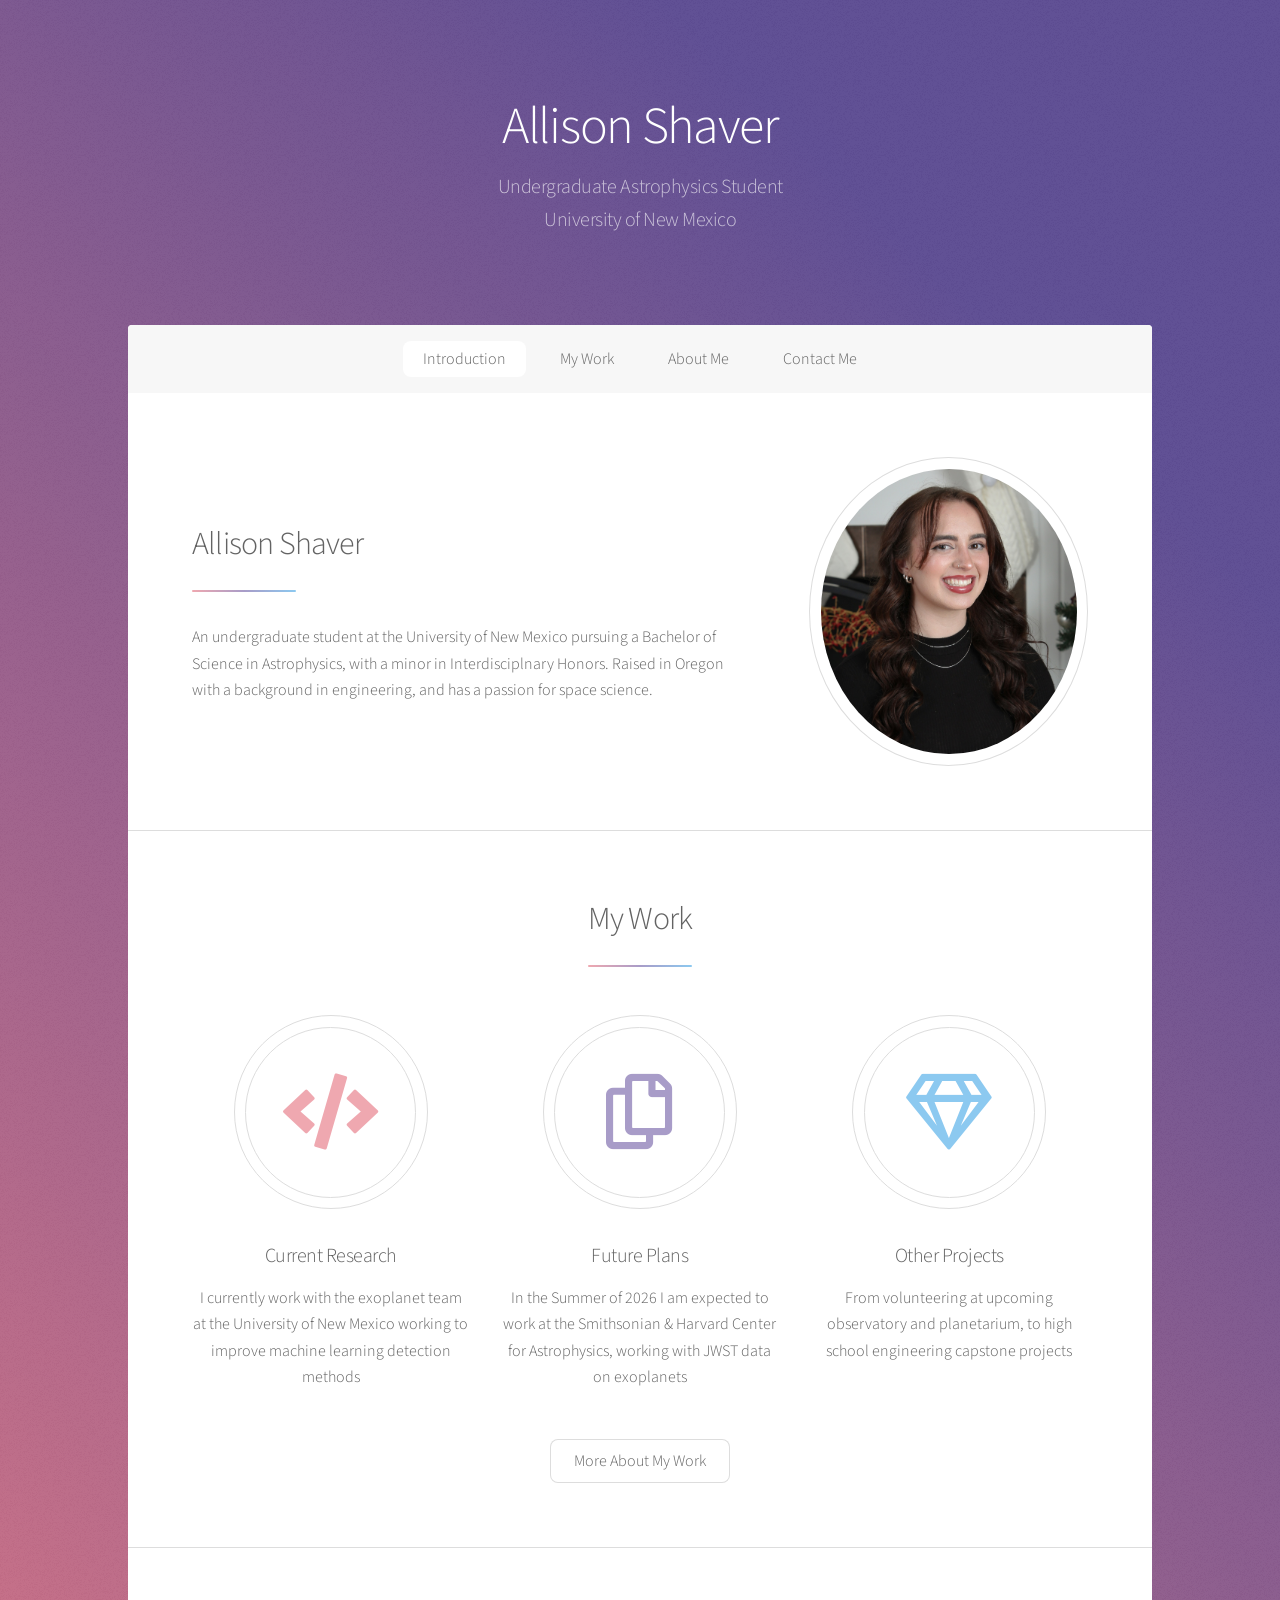
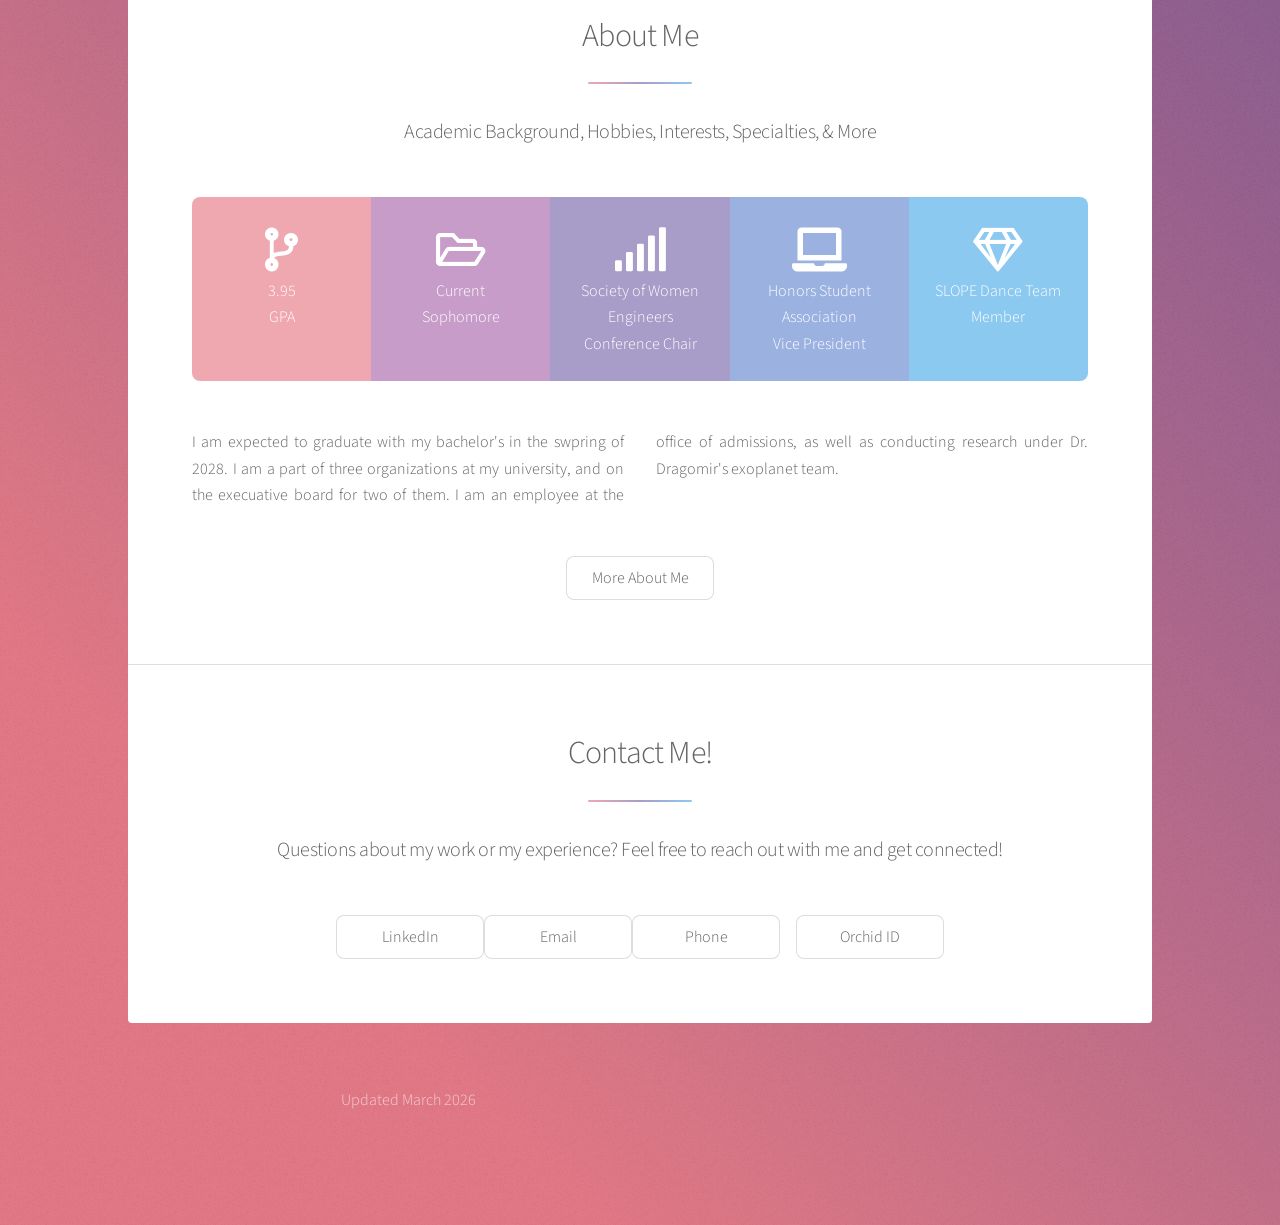
==== index.html @ 32233f98 "add orchid" ====
<!DOCTYPE HTML>
<!--
	Stellar by HTML5 UP
	html5up.net | @ajlkn
	Free for personal and commercial use under the CCA 3.0 license (html5up.net/license)
-->
<html>
	<head>
		<title>Allison R. Shaver</title>
		<meta charset="utf-8" />
		<meta name="viewport" content="width=device-width, initial-scale=1, user-scalable=no" />
		<link rel="stylesheet" href="assets/css/main.css" />
		<noscript><link rel="stylesheet" href="assets/css/noscript.css" /></noscript>
	</head>
	<body class="is-preload">

		<!-- Wrapper -->
			<div id="wrapper">

				<!-- Header -->
					<header id="header" class="alt">
						
						<h1>Allison Shaver</h1>
						<p>Undergraduate Astrophysics Student<br />
						University of New Mexico</p>
					</header>

				<!-- Nav -->
					<nav id="nav">
						<ul>
							<li><a href="#intro" class="active">Introduction</a></li>
							<li><a href="#first">My Work</a></li>
							<li><a href="#second">About Me</a></li>
							<li><a href="#cta">Contact Me</a></li>
						</ul>
					</nav>

				<!-- Main -->
					<div id="main">

						<!-- Introduction -->
							<section id="intro" class="main">
								<div class="spotlight">
									<div class="content">
										<header class="major">
											<h2>Allison Shaver</h2>
										</header>
										<p>An undergraduate student at the University of New Mexico pursuing a Bachelor of Science in Astrophysics, with a minor in 
											Interdisciplnary Honors. Raised in Oregon with a background in engineering, and has a passion for space science. 
										</p>
									</div>
									<span class="image"><img src="images/IMG_6731.JPG" alt="" /></span>
								</div>
							</section>

						<!-- First Section -->
							<section id="first" class="main special">
								<header class="major">
									<h2>My Work</h2>
								</header>
								<ul class="features">
									<li>
										<span class="icon solid major style1 fa-code"></span>
										<h3>Current Research</h3>
										<p>I currently work with the exoplanet team at the University of New Mexico working to improve machine learning detection methods</p>
									</li>
									<li>
										<span class="icon major style3 fa-copy"></span>
										<h3>Future Plans</h3>
										<p>In the Summer of 2026 I am expected to work at the Smithsonian & Harvard Center for Astrophysics, working with JWST data on exoplanets</p>
									</li>
									<li>
										<span class="icon major style5 fa-gem"></span>
										<h3>Other Projects</h3>
										<p>From volunteering at upcoming observatory and planetarium, to high school engineering capstone projects</p>
									</li>
								</ul>
								<footer class="major">
									<ul class="actions special">
										<li><a href="generic.html" class="button">More About My Work</a></li>
									</ul>
								</footer>
							</section>

						<!-- Second Section -->
							<section id="second" class="main special">
								<header class="major">
									<h2>About Me</h2>
									<p>Academic Background, Hobbies, Interests, Specialties, & More</p>
								</header>
								<ul class="statistics">
									<li class="style1">
										<span class="icon solid fa-code-branch"></span>
										<br /> 3.95<br /> GPA
									</li>
									<li class="style2">
										<span class="icon fa-folder-open"></span>
										<br /> Current<br /> Sophomore
									</li>
									<li class="style3">
										<span class="icon solid fa-signal"></span>
										<br /> Society of Women Engineers<br /> Conference Chair
									</li>
									<li class="style4">
										<span class="icon solid fa-laptop"></span>
										<br /> Honors Student Association<br />Vice President
									</li>
									<li class="style5">
										<span class="icon fa-gem"></span>
										<br /> SLOPE Dance Team<br />Member
									</li>
								</ul>
								<p class="content">  I am expected to graduate with my bachelor's in the swpring of 2028. I am a part of three organizations at my university, and on the execuative board for two of them. I am an employee at the office of admissions, 
									as well as conducting research under Dr. Dragomir's exoplanet team. </p>
								<footer class="major">
									<ul class="actions special">
										<li><a href="AbtMe.html" class="button">More About Me</a></li>
									</ul>
								</footer>
							</section>

						<!-- Get Started -->
							<section id="cta" class="main special">
								<header class="major">
									<h2>Contact Me!</h2>
									<p>Questions about my work or my experience? Feel free to reach out with me and get connected!</p>
								</header>
								<footer class="major">
									<ul class="actions special">
										<li><a href="https://www.linkedin.com/in/allisonrshaver/" class="button">LinkedIn</a></li>
										<a  href="mailto:allisonrshaver@gmail.com" class="button">Email</a>
										<a href="phone:+15034357696" class="button">Phone</a>
										<li><a href="https://orcid.org/0009-0009-0973-2383" class="button">Orchid ID</a></li>
									</ul>
								</footer>
							</section>

					</div>

				<!-- Footer -->
					<footer id="footer">
						
						<p>Updated March 2026 </p>
					</footer>

			</div>

		<!-- Scripts -->
			<script src="assets/js/jquery.min.js"></script>
			<script src="assets/js/jquery.scrollex.min.js"></script>
			<script src="assets/js/jquery.scrolly.min.js"></script>
			<script src="assets/js/browser.min.js"></script>
			<script src="assets/js/breakpoints.min.js"></script>
			<script src="assets/js/util.js"></script>
			<script src="assets/js/main.js"></script>

	</body>

</html>
---- assets/css/main.css ----
@import url(fontawesome-all.min.css);
@import 'https://fonts.googleapis.com/css?family=Source+Sans+Pro:300,400';

/*
	Stellar by HTML5 UP
	html5up.net | @ajlkn
	Free for personal and commercial use under the CCA 3.0 license (html5up.net/license)
*/

html, body, div, span, applet, object,
iframe, h1, h2, h3, h4, h5, h6, p, blockquote,
pre, a, abbr, acronym, address, big, cite,
code, del, dfn, em, img, ins, kbd, q, s, samp,
small, strike, strong, sub, sup, tt, var, b,
u, i, center, dl, dt, dd, ol, ul, li, fieldset,
form, label, legend, table, caption, tbody,
tfoot, thead, tr, th, td, article, aside,
canvas, details, embed, figure, figcaption,
footer, header, hgroup, menu, nav, output, ruby,
section, summary, time, mark, audio, video {
	margin: 0;
	padding: 0;
	border: 0;
	font-size: 100%;
	font: inherit;
	vertical-align: baseline;}

article, aside, details, figcaption, figure,
footer, header, hgroup, menu, nav, section {
	display: block;}

body {
	line-height: 1;
}

ol, ul {
	list-style: none;
}

blockquote, q {
	quotes: none;
}

	blockquote:before, blockquote:after, q:before, q:after {
		content: '';
		content: none;
	}

table {
	border-collapse: collapse;
	border-spacing: 0;
}

body {
	-webkit-text-size-adjust: none;
}

mark {
	background-color: transparent;
	color: inherit;
}

input::-moz-focus-inner {
	border: 0;
	padding: 0;
}

input, select, textarea {
	-moz-appearance: none;
	-webkit-appearance: none;
	-ms-appearance: none;
	appearance: none;
}

/* Basic */

	@-ms-viewport {
		width: device-width;
	}

	body {
		-ms-overflow-style: scrollbar;
	}

	@media screen and (max-width: 480px) {

		html, body {
			min-width: 320px;
		}

	}

	html {
		box-sizing: border-box;
	}

	*, *:before, *:after {
		box-sizing: inherit;
	}

	body {
		background-color: #935d8c;
		background-image: url("images/overlay.png"), -moz-linear-gradient(45deg, #e37682 15%, #5f4d93 85%);
		background-image: url("images/overlay.png"), -webkit-linear-gradient(45deg, #e37682 15%, #5f4d93 85%);
		background-image: url("images/overlay.png"), -ms-linear-gradient(45deg, #e37682 15%, #5f4d93 85%);
		background-image: url("images/overlay.png"), linear-gradient(45deg, #e37682 15%, #5f4d93 85%);
	}

		body.is-preload *, body.is-preload *:before, body.is-preload *:after {
			-moz-animation: none !important;
			-webkit-animation: none !important;
			-ms-animation: none !important;
			animation: none !important;
			-moz-transition: none !important;
			-webkit-transition: none !important;
			-ms-transition: none !important;
			transition: none !important;
		}

/* Type */

	body {
		background-color: #935d8c;
		color: rgba(255, 255, 255, 0.65);
	}

	body, input, select, textarea {
		font-family: "Source Sans Pro", Helvetica, sans-serif;
		font-size: 17pt;
		font-weight: 300;
		line-height: 1.65;
	}

		@media screen and (max-width: 1680px) {

			body, input, select, textarea {
				font-size: 14pt;
			}

		}

		@media screen and (max-width: 1280px) {

			body, input, select, textarea {
				font-size: 12pt;
			}

		}

		@media screen and (max-width: 360px) {

			body, input, select, textarea {
				font-size: 11pt;
			}

		}

	a {
		-moz-transition: color 0.2s ease, border-bottom 0.2s ease;
		-webkit-transition: color 0.2s ease, border-bottom 0.2s ease;
		-ms-transition: color 0.2s ease, border-bottom 0.2s ease;
		transition: color 0.2s ease, border-bottom 0.2s ease;
		text-decoration: none;
		border-bottom: dotted 1px;
		color: inherit;
	}

		a:hover {
			border-bottom-color: transparent;
		}

	strong, b {
		font-weight: 400;
	}

	em, i {
		font-style: italic;
	}

	p {
		margin: 0 0 2em 0;
	}

		p.content {
			-moz-columns: 20em 2;
			-webkit-columns: 20em 2;
			-ms-columns: 20em 2;
			columns: 20em 2;
			-moz-column-gap: 2em;
			-webkit-column-gap: 2em;
			-ms-column-gap: 2em;
			column-gap: 2em;
			text-align: justify;
		}

	h1, h2, h3, h4, h5, h6 {
		font-weight: 300;
		line-height: 1.5;
		margin: 0 0 0.7em 0;
		letter-spacing: -0.025em;
	}

		h1 a, h2 a, h3 a, h4 a, h5 a, h6 a {
			color: inherit;
			text-decoration: none;
		}

	h1 {
		font-size: 2.5em;
		line-height: 1.2;
	}

	h2 {
		font-size: 1.5em;
	}

	h3 {
		font-size: 1.25em;
	}

	h4 {
		font-size: 1.1em;
	}

	h5 {
		font-size: 0.9em;
	}

	h6 {
		font-size: 0.7em;
	}

	@media screen and (max-width: 736px) {

		h1 {
			font-size: 2em;
		}

	}

	sub {
		font-size: 0.8em;
		position: relative;
		top: 0.5em;
	}

	sup {
		font-size: 0.8em;
		position: relative;
		top: -0.5em;
	}

	blockquote {
		border-left: solid 4px;
		font-style: italic;
		margin: 0 0 2em 0;
		padding: 0.5em 0 0.5em 2em;
	}

	code {
		border-radius: 8px;
		border: solid 1px;
		font-family: "Courier New", monospace;
		font-size: 0.9em;
		margin: 0 0.25em;
		padding: 0.25em 0.65em;
	}

	pre {
		-webkit-overflow-scrolling: touch;
		font-family: "Courier New", monospace;
		font-size: 0.9em;
		margin: 0 0 2em 0;
	}

		pre code {
			display: block;
			line-height: 1.75;
			padding: 1em 1.5em;
			overflow-x: auto;
		}

	hr {
		border: 0;
		border-bottom: solid 1px;
		margin: 2em 0;
	}

		hr.major {
			margin: 3em 0;
		}

	.align-left {
		text-align: left;
	}

	.align-center {
		text-align: center;
	}

	.align-right {
		text-align: right;
	}

	input, select, textarea {
		color: #ffffff;
	}

	a:hover {
		color: #ffffff;
	}

	strong, b {
		color: #ffffff;
	}

	h1, h2, h3, h4, h5, h6 {
		color: #ffffff;
	}

	blockquote {
		border-left-color: rgba(255, 255, 255, 0.35);
	}

	code {
		background: rgba(255, 255, 255, 0.075);
		border-color: rgba(255, 255, 255, 0.35);
	}

	hr {
		border-bottom-color: rgba(255, 255, 255, 0.35);
	}

/* Row */

	.row {
		display: flex;
		flex-wrap: wrap;
		box-sizing: border-box;
		align-items: stretch;
	}

		.row > * {
			box-sizing: border-box;
		}

		.row.gtr-uniform > * > :last-child {
			margin-bottom: 0;
		}

		.row.aln-left {
			justify-content: flex-start;
		}

		.row.aln-center {
			justify-content: center;
		}

		.row.aln-right {
			justify-content: flex-end;
		}

		.row.aln-top {
			align-items: flex-start;
		}

		.row.aln-middle {
			align-items: center;
		}

		.row.aln-bottom {
			align-items: flex-end;
		}

		.row > .imp {
			order: -1;
		}

		.row > .col-1 {
			width: 8.33333%;
		}

		.row > .off-1 {
			margin-left: 8.33333%;
		}

		.row > .col-2 {
			width: 16.66667%;
		}

		.row > .off-2 {
			margin-left: 16.66667%;
		}

		.row > .col-3 {
			width: 25%;
		}

		.row > .off-3 {
			margin-left: 25%;
		}

		.row > .col-4 {
			width: 33.33333%;
		}

		.row > .off-4 {
			margin-left: 33.33333%;
		}

		.row > .col-5 {
			width: 41.66667%;
		}

		.row > .off-5 {
			margin-left: 41.66667%;
		}

		.row > .col-6 {
			width: 50%;
		}

		.row > .off-6 {
			margin-left: 50%;
		}

		.row > .col-7 {
			width: 58.33333%;
		}

		.row > .off-7 {
			margin-left: 58.33333%;
		}

		.row > .col-8 {
			width: 66.66667%;
		}

		.row > .off-8 {
			margin-left: 66.66667%;
		}

		.row > .col-9 {
			width: 75%;
		}

		.row > .off-9 {
			margin-left: 75%;
		}

		.row > .col-10 {
			width: 83.33333%;
		}

		.row > .off-10 {
			margin-left: 83.33333%;
		}

		.row > .col-11 {
			width: 91.66667%;
		}

		.row > .off-11 {
			margin-left: 91.66667%;
		}

		.row > .col-12 {
			width: 100%;
		}

		.row > .off-12 {
			margin-left: 100%;
		}

		.row.gtr-0 {
			margin-top: 0;
			margin-left: 0em;
		}

			.row.gtr-0 > * {
				padding: 0 0 0 0em;
			}

			.row.gtr-0.gtr-uniform {
				margin-top: 0em;
			}

				.row.gtr-0.gtr-uniform > * {
					padding-top: 0em;
				}

		.row.gtr-25 {
			margin-top: 0;
			margin-left: -0.375em;
		}

			.row.gtr-25 > * {
				padding: 0 0 0 0.375em;
			}

			.row.gtr-25.gtr-uniform {
				margin-top: -0.375em;
			}

				.row.gtr-25.gtr-uniform > * {
					padding-top: 0.375em;
				}

		.row.gtr-50 {
			margin-top: 0;
			margin-left: -0.75em;
		}

			.row.gtr-50 > * {
				padding: 0 0 0 0.75em;
			}

			.row.gtr-50.gtr-uniform {
				margin-top: -0.75em;
			}

				.row.gtr-50.gtr-uniform > * {
					padding-top: 0.75em;
				}

		.row {
			margin-top: 0;
			margin-left: -1.5em;
		}

			.row > * {
				padding: 0 0 0 1.5em;
			}

			.row.gtr-uniform {
				margin-top: -1.5em;
			}

				.row.gtr-uniform > * {
					padding-top: 1.5em;
				}

		.row.gtr-150 {
			margin-top: 0;
			margin-left: -2.25em;
		}

			.row.gtr-150 > * {
				padding: 0 0 0 2.25em;
			}

			.row.gtr-150.gtr-uniform {
				margin-top: -2.25em;
			}

				.row.gtr-150.gtr-uniform > * {
					padding-top: 2.25em;
				}

		.row.gtr-200 {
			margin-top: 0;
			margin-left: -3em;
		}

			.row.gtr-200 > * {
				padding: 0 0 0 3em;
			}

			.row.gtr-200.gtr-uniform {
				margin-top: -3em;
			}

				.row.gtr-200.gtr-uniform > * {
					padding-top: 3em;
				}

		@media screen and (max-width: 1680px) {

			.row {
				display: flex;
				flex-wrap: wrap;
				box-sizing: border-box;
				align-items: stretch;
			}

				.row > * {
					box-sizing: border-box;
				}

				.row.gtr-uniform > * > :last-child {
					margin-bottom: 0;
				}

				.row.aln-left {
					justify-content: flex-start;
				}

				.row.aln-center {
					justify-content: center;
				}

				.row.aln-right {
					justify-content: flex-end;
				}

				.row.aln-top {
					align-items: flex-start;
				}

				.row.aln-middle {
					align-items: center;
				}

				.row.aln-bottom {
					align-items: flex-end;
				}

				.row > .imp-xlarge {
					order: -1;
				}

				.row > .col-1-xlarge {
					width: 8.33333%;
				}

				.row > .off-1-xlarge {
					margin-left: 8.33333%;
				}

				.row > .col-2-xlarge {
					width: 16.66667%;
				}

				.row > .off-2-xlarge {
					margin-left: 16.66667%;
				}

				.row > .col-3-xlarge {
					width: 25%;
				}

				.row > .off-3-xlarge {
					margin-left: 25%;
				}

				.row > .col-4-xlarge {
					width: 33.33333%;
				}

				.row > .off-4-xlarge {
					margin-left: 33.33333%;
				}

				.row > .col-5-xlarge {
					width: 41.66667%;
				}

				.row > .off-5-xlarge {
					margin-left: 41.66667%;
				}

				.row > .col-6-xlarge {
					width: 50%;
				}

				.row > .off-6-xlarge {
					margin-left: 50%;
				}

				.row > .col-7-xlarge {
					width: 58.33333%;
				}

				.row > .off-7-xlarge {
					margin-left: 58.33333%;
				}

				.row > .col-8-xlarge {
					width: 66.66667%;
				}

				.row > .off-8-xlarge {
					margin-left: 66.66667%;
				}

				.row > .col-9-xlarge {
					width: 75%;
				}

				.row > .off-9-xlarge {
					margin-left: 75%;
				}

				.row > .col-10-xlarge {
					width: 83.33333%;
				}

				.row > .off-10-xlarge {
					margin-left: 83.33333%;
				}

				.row > .col-11-xlarge {
					width: 91.66667%;
				}

				.row > .off-11-xlarge {
					margin-left: 91.66667%;
				}

				.row > .col-12-xlarge {
					width: 100%;
				}

				.row > .off-12-xlarge {
					margin-left: 100%;
				}

				.row.gtr-0 {
					margin-top: 0;
					margin-left: 0em;
				}

					.row.gtr-0 > * {
						padding: 0 0 0 0em;
					}

					.row.gtr-0.gtr-uniform {
						margin-top: 0em;
					}

						.row.gtr-0.gtr-uniform > * {
							padding-top: 0em;
						}

				.row.gtr-25 {
					margin-top: 0;
					margin-left: -0.375em;
				}

					.row.gtr-25 > * {
						padding: 0 0 0 0.375em;
					}

					.row.gtr-25.gtr-uniform {
						margin-top: -0.375em;
					}

						.row.gtr-25.gtr-uniform > * {
							padding-top: 0.375em;
						}

				.row.gtr-50 {
					margin-top: 0;
					margin-left: -0.75em;
				}

					.row.gtr-50 > * {
						padding: 0 0 0 0.75em;
					}

					.row.gtr-50.gtr-uniform {
						margin-top: -0.75em;
					}

						.row.gtr-50.gtr-uniform > * {
							padding-top: 0.75em;
						}

				.row {
					margin-top: 0;
					margin-left: -1.5em;
				}

					.row > * {
						padding: 0 0 0 1.5em;
					}

					.row.gtr-uniform {
						margin-top: -1.5em;
					}

						.row.gtr-uniform > * {
							padding-top: 1.5em;
						}

				.row.gtr-150 {
					margin-top: 0;
					margin-left: -2.25em;
				}

					.row.gtr-150 > * {
						padding: 0 0 0 2.25em;
					}

					.row.gtr-150.gtr-uniform {
						margin-top: -2.25em;
					}

						.row.gtr-150.gtr-uniform > * {
							padding-top: 2.25em;
						}

				.row.gtr-200 {
					margin-top: 0;
					margin-left: -3em;
				}

					.row.gtr-200 > * {
						padding: 0 0 0 3em;
					}

					.row.gtr-200.gtr-uniform {
						margin-top: -3em;
					}

						.row.gtr-200.gtr-uniform > * {
							padding-top: 3em;
						}

		}

		@media screen and (max-width: 1280px) {

			.row {
				display: flex;
				flex-wrap: wrap;
				box-sizing: border-box;
				align-items: stretch;
			}

				.row > * {
					box-sizing: border-box;
				}

				.row.gtr-uniform > * > :last-child {
					margin-bottom: 0;
				}

				.row.aln-left {
					justify-content: flex-start;
				}

				.row.aln-center {
					justify-content: center;
				}

				.row.aln-right {
					justify-content: flex-end;
				}

				.row.aln-top {
					align-items: flex-start;
				}

				.row.aln-middle {
					align-items: center;
				}

				.row.aln-bottom {
					align-items: flex-end;
				}

				.row > .imp-large {
					order: -1;
				}

				.row > .col-1-large {
					width: 8.33333%;
				}

				.row > .off-1-large {
					margin-left: 8.33333%;
				}

				.row > .col-2-large {
					width: 16.66667%;
				}

				.row > .off-2-large {
					margin-left: 16.66667%;
				}

				.row > .col-3-large {
					width: 25%;
				}

				.row > .off-3-large {
					margin-left: 25%;
				}

				.row > .col-4-large {
					width: 33.33333%;
				}

				.row > .off-4-large {
					margin-left: 33.33333%;
				}

				.row > .col-5-large {
					width: 41.66667%;
				}

				.row > .off-5-large {
					margin-left: 41.66667%;
				}

				.row > .col-6-large {
					width: 50%;
				}

				.row > .off-6-large {
					margin-left: 50%;
				}

				.row > .col-7-large {
					width: 58.33333%;
				}

				.row > .off-7-large {
					margin-left: 58.33333%;
				}

				.row > .col-8-large {
					width: 66.66667%;
				}

				.row > .off-8-large {
					margin-left: 66.66667%;
				}

				.row > .col-9-large {
					width: 75%;
				}

				.row > .off-9-large {
					margin-left: 75%;
				}

				.row > .col-10-large {
					width: 83.33333%;
				}

				.row > .off-10-large {
					margin-left: 83.33333%;
				}

				.row > .col-11-large {
					width: 91.66667%;
				}

				.row > .off-11-large {
					margin-left: 91.66667%;
				}

				.row > .col-12-large {
					width: 100%;
				}

				.row > .off-12-large {
					margin-left: 100%;
				}

				.row.gtr-0 {
					margin-top: 0;
					margin-left: 0em;
				}

					.row.gtr-0 > * {
						padding: 0 0 0 0em;
					}

					.row.gtr-0.gtr-uniform {
						margin-top: 0em;
					}

						.row.gtr-0.gtr-uniform > * {
							padding-top: 0em;
						}

				.row.gtr-25 {
					margin-top: 0;
					margin-left: -0.375em;
				}

					.row.gtr-25 > * {
						padding: 0 0 0 0.375em;
					}

					.row.gtr-25.gtr-uniform {
						margin-top: -0.375em;
					}

						.row.gtr-25.gtr-uniform > * {
							padding-top: 0.375em;
						}

				.row.gtr-50 {
					margin-top: 0;
					margin-left: -0.75em;
				}

					.row.gtr-50 > * {
						padding: 0 0 0 0.75em;
					}

					.row.gtr-50.gtr-uniform {
						margin-top: -0.75em;
					}

						.row.gtr-50.gtr-uniform > * {
							padding-top: 0.75em;
						}

				.row {
					margin-top: 0;
					margin-left: -1.5em;
				}

					.row > * {
						padding: 0 0 0 1.5em;
					}

					.row.gtr-uniform {
						margin-top: -1.5em;
					}

						.row.gtr-uniform > * {
							padding-top: 1.5em;
						}

				.row.gtr-150 {
					margin-top: 0;
					margin-left: -2.25em;
				}

					.row.gtr-150 > * {
						padding: 0 0 0 2.25em;
					}

					.row.gtr-150.gtr-uniform {
						margin-top: -2.25em;
					}

						.row.gtr-150.gtr-uniform > * {
							padding-top: 2.25em;
						}

				.row.gtr-200 {
					margin-top: 0;
					margin-left: -3em;
				}

					.row.gtr-200 > * {
						padding: 0 0 0 3em;
					}

					.row.gtr-200.gtr-uniform {
						margin-top: -3em;
					}

						.row.gtr-200.gtr-uniform > * {
							padding-top: 3em;
						}

		}

		@media screen and (max-width: 980px) {

			.row {
				display: flex;
				flex-wrap: wrap;
				box-sizing: border-box;
				align-items: stretch;
			}

				.row > * {
					box-sizing: border-box;
				}

				.row.gtr-uniform > * > :last-child {
					margin-bottom: 0;
				}

				.row.aln-left {
					justify-content: flex-start;
				}

				.row.aln-center {
					justify-content: center;
				}

				.row.aln-right {
					justify-content: flex-end;
				}

				.row.aln-top {
					align-items: flex-start;
				}

				.row.aln-middle {
					align-items: center;
				}

				.row.aln-bottom {
					align-items: flex-end;
				}

				.row > .imp-medium {
					order: -1;
				}

				.row > .col-1-medium {
					width: 8.33333%;
				}

				.row > .off-1-medium {
					margin-left: 8.33333%;
				}

				.row > .col-2-medium {
					width: 16.66667%;
				}

				.row > .off-2-medium {
					margin-left: 16.66667%;
				}

				.row > .col-3-medium {
					width: 25%;
				}

				.row > .off-3-medium {
					margin-left: 25%;
				}

				.row > .col-4-medium {
					width: 33.33333%;
				}

				.row > .off-4-medium {
					margin-left: 33.33333%;
				}

				.row > .col-5-medium {
					width: 41.66667%;
				}

				.row > .off-5-medium {
					margin-left: 41.66667%;
				}

				.row > .col-6-medium {
					width: 50%;
				}

				.row > .off-6-medium {
					margin-left: 50%;
				}

				.row > .col-7-medium {
					width: 58.33333%;
				}

				.row > .off-7-medium {
					margin-left: 58.33333%;
				}

				.row > .col-8-medium {
					width: 66.66667%;
				}

				.row > .off-8-medium {
					margin-left: 66.66667%;
				}

				.row > .col-9-medium {
					width: 75%;
				}

				.row > .off-9-medium {
					margin-left: 75%;
				}

				.row > .col-10-medium {
					width: 83.33333%;
				}

				.row > .off-10-medium {
					margin-left: 83.33333%;
				}

				.row > .col-11-medium {
					width: 91.66667%;
				}

				.row > .off-11-medium {
					margin-left: 91.66667%;
				}

				.row > .col-12-medium {
					width: 100%;
				}

				.row > .off-12-medium {
					margin-left: 100%;
				}

				.row.gtr-0 {
					margin-top: 0;
					margin-left: 0em;
				}

					.row.gtr-0 > * {
						padding: 0 0 0 0em;
					}

					.row.gtr-0.gtr-uniform {
						margin-top: 0em;
					}

						.row.gtr-0.gtr-uniform > * {
							padding-top: 0em;
						}

				.row.gtr-25 {
					margin-top: 0;
					margin-left: -0.375em;
				}

					.row.gtr-25 > * {
						padding: 0 0 0 0.375em;
					}

					.row.gtr-25.gtr-uniform {
						margin-top: -0.375em;
					}

						.row.gtr-25.gtr-uniform > * {
							padding-top: 0.375em;
						}

				.row.gtr-50 {
					margin-top: 0;
					margin-left: -0.75em;
				}

					.row.gtr-50 > * {
						padding: 0 0 0 0.75em;
					}

					.row.gtr-50.gtr-uniform {
						margin-top: -0.75em;
					}

						.row.gtr-50.gtr-uniform > * {
							padding-top: 0.75em;
						}

				.row {
					margin-top: 0;
					margin-left: -1.5em;
				}

					.row > * {
						padding: 0 0 0 1.5em;
					}

					.row.gtr-uniform {
						margin-top: -1.5em;
					}

						.row.gtr-uniform > * {
							padding-top: 1.5em;
						}

				.row.gtr-150 {
					margin-top: 0;
					margin-left: -2.25em;
				}

					.row.gtr-150 > * {
						padding: 0 0 0 2.25em;
					}

					.row.gtr-150.gtr-uniform {
						margin-top: -2.25em;
					}

						.row.gtr-150.gtr-uniform > * {
							padding-top: 2.25em;
						}

				.row.gtr-200 {
					margin-top: 0;
					margin-left: -3em;
				}

					.row.gtr-200 > * {
						padding: 0 0 0 3em;
					}

					.row.gtr-200.gtr-uniform {
						margin-top: -3em;
					}

						.row.gtr-200.gtr-uniform > * {
							padding-top: 3em;
						}

		}

		@media screen and (max-width: 736px) {

			.row {
				display: flex;
				flex-wrap: wrap;
				box-sizing: border-box;
				align-items: stretch;
			}

				.row > * {
					box-sizing: border-box;
				}

				.row.gtr-uniform > * > :last-child {
					margin-bottom: 0;
				}

				.row.aln-left {
					justify-content: flex-start;
				}

				.row.aln-center {
					justify-content: center;
				}

				.row.aln-right {
					justify-content: flex-end;
				}

				.row.aln-top {
					align-items: flex-start;
				}

				.row.aln-middle {
					align-items: center;
				}

				.row.aln-bottom {
					align-items: flex-end;
				}

				.row > .imp-small {
					order: -1;
				}

				.row > .col-1-small {
					width: 8.33333%;
				}

				.row > .off-1-small {
					margin-left: 8.33333%;
				}

				.row > .col-2-small {
					width: 16.66667%;
				}

				.row > .off-2-small {
					margin-left: 16.66667%;
				}

				.row > .col-3-small {
					width: 25%;
				}

				.row > .off-3-small {
					margin-left: 25%;
				}

				.row > .col-4-small {
					width: 33.33333%;
				}

				.row > .off-4-small {
					margin-left: 33.33333%;
				}

				.row > .col-5-small {
					width: 41.66667%;
				}

				.row > .off-5-small {
					margin-left: 41.66667%;
				}

				.row > .col-6-small {
					width: 50%;
				}

				.row > .off-6-small {
					margin-left: 50%;
				}

				.row > .col-7-small {
					width: 58.33333%;
				}

				.row > .off-7-small {
					margin-left: 58.33333%;
				}

				.row > .col-8-small {
					width: 66.66667%;
				}

				.row > .off-8-small {
					margin-left: 66.66667%;
				}

				.row > .col-9-small {
					width: 75%;
				}

				.row > .off-9-small {
					margin-left: 75%;
				}

				.row > .col-10-small {
					width: 83.33333%;
				}

				.row > .off-10-small {
					margin-left: 83.33333%;
				}

				.row > .col-11-small {
					width: 91.66667%;
				}

				.row > .off-11-small {
					margin-left: 91.66667%;
				}

				.row > .col-12-small {
					width: 100%;
				}

				.row > .off-12-small {
					margin-left: 100%;
				}

				.row.gtr-0 {
					margin-top: 0;
					margin-left: 0em;
				}

					.row.gtr-0 > * {
						padding: 0 0 0 0em;
					}

					.row.gtr-0.gtr-uniform {
						margin-top: 0em;
					}

						.row.gtr-0.gtr-uniform > * {
							padding-top: 0em;
						}

				.row.gtr-25 {
					margin-top: 0;
					margin-left: -0.25em;
				}

					.row.gtr-25 > * {
						padding: 0 0 0 0.25em;
					}

					.row.gtr-25.gtr-uniform {
						margin-top: -0.25em;
					}

						.row.gtr-25.gtr-uniform > * {
							padding-top: 0.25em;
						}

				.row.gtr-50 {
					margin-top: 0;
					margin-left: -0.5em;
				}

					.row.gtr-50 > * {
						padding: 0 0 0 0.5em;
					}

					.row.gtr-50.gtr-uniform {
						margin-top: -0.5em;
					}

						.row.gtr-50.gtr-uniform > * {
							padding-top: 0.5em;
						}

				.row {
					margin-top: 0;
					margin-left: -1em;
				}

					.row > * {
						padding: 0 0 0 1em;
					}

					.row.gtr-uniform {
						margin-top: -1em;
					}

						.row.gtr-uniform > * {
							padding-top: 1em;
						}

				.row.gtr-150 {
					margin-top: 0;
					margin-left: -1.5em;
				}

					.row.gtr-150 > * {
						padding: 0 0 0 1.5em;
					}

					.row.gtr-150.gtr-uniform {
						margin-top: -1.5em;
					}

						.row.gtr-150.gtr-uniform > * {
							padding-top: 1.5em;
						}

				.row.gtr-200 {
					margin-top: 0;
					margin-left: -2em;
				}

					.row.gtr-200 > * {
						padding: 0 0 0 2em;
					}

					.row.gtr-200.gtr-uniform {
						margin-top: -2em;
					}

						.row.gtr-200.gtr-uniform > * {
							padding-top: 2em;
						}

		}

		@media screen and (max-width: 480px) {

			.row {
				display: flex;
				flex-wrap: wrap;
				box-sizing: border-box;
				align-items: stretch;
			}

				.row > * {
					box-sizing: border-box;
				}

				.row.gtr-uniform > * > :last-child {
					margin-bottom: 0;
				}

				.row.aln-left {
					justify-content: flex-start;
				}

				.row.aln-center {
					justify-content: center;
				}

				.row.aln-right {
					justify-content: flex-end;
				}

				.row.aln-top {
					align-items: flex-start;
				}

				.row.aln-middle {
					align-items: center;
				}

				.row.aln-bottom {
					align-items: flex-end;
				}

				.row > .imp-xsmall {
					order: -1;
				}

				.row > .col-1-xsmall {
					width: 8.33333%;
				}

				.row > .off-1-xsmall {
					margin-left: 8.33333%;
				}

				.row > .col-2-xsmall {
					width: 16.66667%;
				}

				.row > .off-2-xsmall {
					margin-left: 16.66667%;
				}

				.row > .col-3-xsmall {
					width: 25%;
				}

				.row > .off-3-xsmall {
					margin-left: 25%;
				}

				.row > .col-4-xsmall {
					width: 33.33333%;
				}

				.row > .off-4-xsmall {
					margin-left: 33.33333%;
				}

				.row > .col-5-xsmall {
					width: 41.66667%;
				}

				.row > .off-5-xsmall {
					margin-left: 41.66667%;
				}

				.row > .col-6-xsmall {
					width: 50%;
				}

				.row > .off-6-xsmall {
					margin-left: 50%;
				}

				.row > .col-7-xsmall {
					width: 58.33333%;
				}

				.row > .off-7-xsmall {
					margin-left: 58.33333%;
				}

				.row > .col-8-xsmall {
					width: 66.66667%;
				}

				.row > .off-8-xsmall {
					margin-left: 66.66667%;
				}

				.row > .col-9-xsmall {
					width: 75%;
				}

				.row > .off-9-xsmall {
					margin-left: 75%;
				}

				.row > .col-10-xsmall {
					width: 83.33333%;
				}

				.row > .off-10-xsmall {
					margin-left: 83.33333%;
				}

				.row > .col-11-xsmall {
					width: 91.66667%;
				}

				.row > .off-11-xsmall {
					margin-left: 91.66667%;
				}

				.row > .col-12-xsmall {
					width: 100%;
				}

				.row > .off-12-xsmall {
					margin-left: 100%;
				}

				.row.gtr-0 {
					margin-top: 0;
					margin-left: 0em;
				}

					.row.gtr-0 > * {
						padding: 0 0 0 0em;
					}

					.row.gtr-0.gtr-uniform {
						margin-top: 0em;
					}

						.row.gtr-0.gtr-uniform > * {
							padding-top: 0em;
						}

				.row.gtr-25 {
					margin-top: 0;
					margin-left: -0.3125em;
				}

					.row.gtr-25 > * {
						padding: 0 0 0 0.3125em;
					}

					.row.gtr-25.gtr-uniform {
						margin-top: -0.3125em;
					}

						.row.gtr-25.gtr-uniform > * {
							padding-top: 0.3125em;
						}

				.row.gtr-50 {
					margin-top: 0;
					margin-left: -0.625em;
				}

					.row.gtr-50 > * {
						padding: 0 0 0 0.625em;
					}

					.row.gtr-50.gtr-uniform {
						margin-top: -0.625em;
					}

						.row.gtr-50.gtr-uniform > * {
							padding-top: 0.625em;
						}

				.row {
					margin-top: 0;
					margin-left: -1.25em;
				}

					.row > * {
						padding: 0 0 0 1.25em;
					}

					.row.gtr-uniform {
						margin-top: -1.25em;
					}

						.row.gtr-uniform > * {
							padding-top: 1.25em;
						}

				.row.gtr-150 {
					margin-top: 0;
					margin-left: -1.875em;
				}

					.row.gtr-150 > * {
						padding: 0 0 0 1.875em;
					}

					.row.gtr-150.gtr-uniform {
						margin-top: -1.875em;
					}

						.row.gtr-150.gtr-uniform > * {
							padding-top: 1.875em;
						}

				.row.gtr-200 {
					margin-top: 0;
					margin-left: -2.5em;
				}

					.row.gtr-200 > * {
						padding: 0 0 0 2.5em;
					}

					.row.gtr-200.gtr-uniform {
						margin-top: -2.5em;
					}

						.row.gtr-200.gtr-uniform > * {
							padding-top: 2.5em;
						}

		}

/* Box */

	.box {
		border-radius: 8px;
		border: solid;
		margin-bottom: 2em;
		padding: 1.5em;
	}

		.box > :last-child,
		.box > :last-child > :last-child,
		.box > :last-child > :last-child > :last-child {
			margin-bottom: 0;
		}

		.box.alt {
			border: 0;
			border-radius: 0;
			padding: 0;
		}

	.box {
		border-color: rgba(255, 255, 255, 0.35);
	}

/* Button */

	input[type="submit"],
	input[type="reset"],
	input[type="button"],
	button,
	.button {
		-moz-appearance: none;
		-webkit-appearance: none;
		-ms-appearance: none;
		appearance: none;
		-moz-transition: background-color 0.2s ease-in-out, color 0.2s ease-in-out;
		-webkit-transition: background-color 0.2s ease-in-out, color 0.2s ease-in-out;
		-ms-transition: background-color 0.2s ease-in-out, color 0.2s ease-in-out;
		transition: background-color 0.2s ease-in-out, color 0.2s ease-in-out;
		border-radius: 8px;
		border: 0;
		cursor: pointer;
		display: inline-block;
		font-weight: 300;
		height: 2.75em;
		line-height: 2.75em;
		min-width: 9.25em;
		padding: 0 1.5em;
		text-align: center;
		text-decoration: none;
		white-space: nowrap;
	}

		input[type="submit"].icon,
		input[type="reset"].icon,
		input[type="button"].icon,
		button.icon,
		.button.icon {
			padding-left: 1.35em;
		}

			input[type="submit"].icon:before,
			input[type="reset"].icon:before,
			input[type="button"].icon:before,
			button.icon:before,
			.button.icon:before {
				margin-right: 0.5em;
			}

		input[type="submit"].fit,
		input[type="reset"].fit,
		input[type="button"].fit,
		button.fit,
		.button.fit {
			width: 100%;
		}

		input[type="submit"].small,
		input[type="reset"].small,
		input[type="button"].small,
		button.small,
		.button.small {
			font-size: 0.8em;
		}

		input[type="submit"].large,
		input[type="reset"].large,
		input[type="button"].large,
		button.large,
		.button.large {
			font-size: 1.35em;
		}

		input[type="submit"].disabled, input[type="submit"]:disabled,
		input[type="reset"].disabled,
		input[type="reset"]:disabled,
		input[type="button"].disabled,
		input[type="button"]:disabled,
		button.disabled,
		button:disabled,
		.button.disabled,
		.button:disabled {
			pointer-events: none;
			opacity: 0.25;
		}

		@media screen and (max-width: 736px) {

			input[type="submit"],
			input[type="reset"],
			input[type="button"],
			button,
			.button {
				min-width: 0;
			}

		}

	input[type="submit"],
	input[type="reset"],
	input[type="button"],
	button,
	.button {
		background-color: transparent;
		box-shadow: inset 0 0 0 1px rgba(255, 255, 255, 0.35);
		color: #ffffff !important;
	}

		input[type="submit"]:hover,
		input[type="reset"]:hover,
		input[type="button"]:hover,
		button:hover,
		.button:hover {
			background-color: rgba(255, 255, 255, 0.075);
		}

		input[type="submit"]:active,
		input[type="reset"]:active,
		input[type="button"]:active,
		button:active,
		.button:active {
			background-color: rgba(255, 255, 255, 0.2);
		}

		input[type="submit"].icon:before,
		input[type="reset"].icon:before,
		input[type="button"].icon:before,
		button.icon:before,
		.button.icon:before {
			color: rgba(255, 255, 255, 0.5);
		}

		input[type="submit"].primary,
		input[type="reset"].primary,
		input[type="button"].primary,
		button.primary,
		.button.primary {
			background-color: #8cc9f0;
			color: #ffffff !important;
			box-shadow: none;
		}

			input[type="submit"].primary:hover,
			input[type="reset"].primary:hover,
			input[type="button"].primary:hover,
			button.primary:hover,
			.button.primary:hover {
				background-color: #9acff2;
			}

			input[type="submit"].primary:active,
			input[type="reset"].primary:active,
			input[type="button"].primary:active,
			button.primary:active,
			.button.primary:active {
				background-color: #7ec3ee;
			}

			input[type="submit"].primary.icon:before,
			input[type="reset"].primary.icon:before,
			input[type="button"].primary.icon:before,
			button.primary.icon:before,
			.button.primary.icon:before {
				color: #ffffff !important;
			}

/* Form */

	form {
		margin: 0 0 2em 0;
	}

	label {
		display: block;
		font-size: 0.9em;
		font-weight: 400;
		margin: 0 0 1em 0;
	}

	input[type="text"],
	input[type="password"],
	input[type="email"],
	select,
	textarea {
		-moz-appearance: none;
		-webkit-appearance: none;
		-ms-appearance: none;
		appearance: none;
		border-radius: 8px;
		border: solid 1px;
		color: inherit;
		display: block;
		outline: 0;
		padding: 0 1em;
		text-decoration: none;
		width: 100%;
	}

		input[type="text"]:invalid,
		input[type="password"]:invalid,
		input[type="email"]:invalid,
		select:invalid,
		textarea:invalid {
			box-shadow: none;
		}

	select {
		background-size: 1.25rem;
		background-repeat: no-repeat;
		background-position: calc(100% - 1rem) center;
		height: 2.75em;
		padding-right: 2.75em;
		text-overflow: ellipsis;
	}

		select:focus::-ms-value {
			background-color: transparent;
		}

		select::-ms-expand {
			display: none;
		}

	input[type="text"],
	input[type="password"],
	input[type="email"],
	select {
		height: 2.75em;
	}

	textarea {
		padding: 0.75em 1em;
	}

	input[type="checkbox"],
	input[type="radio"] {
		-moz-appearance: none;
		-webkit-appearance: none;
		-ms-appearance: none;
		appearance: none;
		display: block;
		float: left;
		margin-right: -2em;
		opacity: 0;
		width: 1em;
		z-index: -1;
	}

		input[type="checkbox"] + label,
		input[type="radio"] + label {
			text-decoration: none;
			cursor: pointer;
			display: inline-block;
			font-size: 1em;
			font-weight: 300;
			padding-left: 2.4em;
			padding-right: 0.75em;
			position: relative;
		}

			input[type="checkbox"] + label:before,
			input[type="radio"] + label:before {
				-moz-osx-font-smoothing: grayscale;
				-webkit-font-smoothing: antialiased;
				display: inline-block;
				font-style: normal;
				font-variant: normal;
				text-rendering: auto;
				line-height: 1;
				text-transform: none !important;
				font-family: 'Font Awesome 5 Free';
				font-weight: 900;
			}

			input[type="checkbox"] + label:before,
			input[type="radio"] + label:before {
				border-radius: 8px;
				border: solid 1px;
				content: '';
				display: inline-block;
				font-size: 0.8em;
				height: 2.0625em;
				left: 0;
				line-height: 2.0625em;
				position: absolute;
				text-align: center;
				top: 0;
				width: 2.0625em;
			}

		input[type="checkbox"]:checked + label:before,
		input[type="radio"]:checked + label:before {
			content: '\f00c';
		}

	input[type="checkbox"] + label:before {
		border-radius: 8px;
	}

	input[type="radio"] + label:before {
		border-radius: 100%;
	}

	::-webkit-input-placeholder {
		opacity: 1.0;
	}

	:-moz-placeholder {
		opacity: 1.0;
	}

	::-moz-placeholder {
		opacity: 1.0;
	}

	:-ms-input-placeholder {
		opacity: 1.0;
	}

	label {
		color: #ffffff;
	}

	input[type="text"],
	input[type="password"],
	input[type="email"],
	select,
	textarea {
		background-color: rgba(255, 255, 255, 0.075);
		border-color: rgba(255, 255, 255, 0.35);
	}

		input[type="text"]:focus,
		input[type="password"]:focus,
		input[type="email"]:focus,
		select:focus,
		textarea:focus {
			border-color: #8cc9f0;
			box-shadow: 0 0 0 1px #8cc9f0;
		}

	select {
		background-image: url("data:image/svg+xml;charset=utf8,%3Csvg xmlns='http://www.w3.org/2000/svg' width='40' height='40' preserveAspectRatio='none' viewBox='0 0 40 40'%3E%3Cpath d='M9.4,12.3l10.4,10.4l10.4-10.4c0.2-0.2,0.5-0.4,0.9-0.4c0.3,0,0.6,0.1,0.9,0.4l3.3,3.3c0.2,0.2,0.4,0.5,0.4,0.9 c0,0.4-0.1,0.6-0.4,0.9L20.7,31.9c-0.2,0.2-0.5,0.4-0.9,0.4c-0.3,0-0.6-0.1-0.9-0.4L4.3,17.3c-0.2-0.2-0.4-0.5-0.4-0.9 c0-0.4,0.1-0.6,0.4-0.9l3.3-3.3c0.2-0.2,0.5-0.4,0.9-0.4S9.1,12.1,9.4,12.3z' fill='rgba(255, 255, 255, 0.35)' /%3E%3C/svg%3E");
	}

		select option {
			color: #ffffff;
			background: #935d8c;
		}

	input[type="checkbox"] + label,
	input[type="radio"] + label {
		color: rgba(255, 255, 255, 0.65);
	}

		input[type="checkbox"] + label:before,
		input[type="radio"] + label:before {
			background: rgba(255, 255, 255, 0.075);
			border-color: rgba(255, 255, 255, 0.35);
		}

	input[type="checkbox"]:checked + label:before,
	input[type="radio"]:checked + label:before {
		background-color: #ffffff;
		border-color: #ffffff;
		color: #935d8c;
	}

	input[type="checkbox"]:focus + label:before,
	input[type="radio"]:focus + label:before {
		border-color: #8cc9f0;
		box-shadow: 0 0 0 1px #8cc9f0;
	}

	::-webkit-input-placeholder {
		color: rgba(255, 255, 255, 0.5) !important;
	}

	:-moz-placeholder {
		color: rgba(255, 255, 255, 0.5) !important;
	}

	::-moz-placeholder {
		color: rgba(255, 255, 255, 0.5) !important;
	}

	:-ms-input-placeholder {
		color: rgba(255, 255, 255, 0.5) !important;
	}

	.formerize-placeholder {
		color: rgba(255, 255, 255, 0.5) !important;
	}

/* Icon */

	.icon {
		text-decoration: none;
		-moz-transition: background-color 0.2s ease-in-out, color 0.2s ease-in-out;
		-webkit-transition: background-color 0.2s ease-in-out, color 0.2s ease-in-out;
		-ms-transition: background-color 0.2s ease-in-out, color 0.2s ease-in-out;
		transition: background-color 0.2s ease-in-out, color 0.2s ease-in-out;
		border-bottom: none;
		position: relative;
	}

		.icon:before {
			-moz-osx-font-smoothing: grayscale;
			-webkit-font-smoothing: antialiased;
			display: inline-block;
			font-style: normal;
			font-variant: normal;
			text-rendering: auto;
			line-height: 1;
			text-transform: none !important;
			font-family: 'Font Awesome 5 Free';
			font-weight: 400;
		}

		.icon > .label {
			display: none;
		}

		.icon:before {
			line-height: solid;
		}

		.icon.solid:before {
			font-weight: 900;
		}

		.icon.brands:before {
			font-family: 'Font Awesome 5 Brands';
		}

		.icon.major {
			border: solid 1px;
			display: inline-block;
			border-radius: 100%;
			padding: 0.65em;
			margin: 0 0 2em 0;
			cursor: default;
		}

			.icon.major:before {
				display: inline-block;
				font-size: 6.25rem;
				width: 2.25em;
				height: 2.25em;
				line-height: 2.2em;
				border-radius: 100%;
				border: solid 1px;
				text-align: center;
			}

		.icon.alt {
			display: inline-block;
			border: solid 1px;
			border-radius: 100%;
		}

			.icon.alt:before {
				display: block;
				font-size: 1.25em;
				width: 2em;
				height: 2em;
				text-align: center;
				line-height: 2em;
			}

		.icon.style1 {
			color: #efa8b0;
		}

		.icon.style2 {
			color: #c79cc8;
		}

		.icon.style3 {
			color: #a89cc8;
		}

		.icon.style4 {
			color: #9bb2e1;
		}

		.icon.style5 {
			color: #8cc9f0;
		}

		@media screen and (max-width: 1680px) {

			.icon.major:before {
				font-size: 5.5rem;
			}

		}

		@media screen and (max-width: 1280px) {

			.icon.major:before {
				font-size: 4.75rem;
			}

		}

		@media screen and (max-width: 736px) {

			.icon.major {
				margin: 0 0 1.5em 0;
				padding: 0.35em;
			}

				.icon.major:before {
					font-size: 3.5rem;
				}

		}

	.icon.major {
		border-color: rgba(255, 255, 255, 0.35);
	}

		.icon.major:before {
			border-color: rgba(255, 255, 255, 0.35);
		}

	.icon.alt {
		border-color: rgba(255, 255, 255, 0.35);
		color: #ffffff;
	}

		.icon.alt:hover {
			background-color: rgba(255, 255, 255, 0.075);
		}

		.icon.alt:active {
			background-color: rgba(255, 255, 255, 0.2);
		}

/* Image */

	.image {
		border-radius: 8px;
		border: 0;
		display: inline-block;
		position: relative;
	}

		.image img {
			border-radius: 8px;
			display: block;
		}

		.image.left, .image.right {
			max-width: 40%;
		}

			.image.left img, .image.right img {
				width: 100%;
			}

		.image.left {
			float: left;
			margin: 0 1.5em 1em 0;
			top: 0.25em;
		}

		.image.right {
			float: right;
			margin: 0 0 1em 1.5em;
			top: 0.25em;
		}

		.image.fit {
			display: block;
			margin: 0 0 2em 0;
			width: 100%;
		}

			.image.fit img {
				width: 100%;
			}

		.image.main {
			display: block;
			margin: 0 0 3em 0;
			width: 100%;
		}

			.image.main img {
				width: 100%;
			}

/* List */

	ol {
		list-style: decimal;
		margin: 0 0 2em 0;
		padding-left: 1.25em;
	}

		ol li {
			padding-left: 0.25em;
		}

	ul {
		list-style: disc;
		margin: 0 0 2em 0;
		padding-left: 1em;
	}

		ul li {
			padding-left: 0.5em;
		}

		ul.alt {
			list-style: none;
			padding-left: 0;
		}

			ul.alt li {
				border-top: solid 1px;
				padding: 0.5em 0;
			}

				ul.alt li:first-child {
					border-top: 0;
					padding-top: 0;
				}

	dl {
		margin: 0 0 2em 0;
	}

		dl dt {
			display: block;
			font-weight: 400;
			margin: 0 0 1em 0;
		}

		dl dd {
			margin-left: 2em;
		}

		dl.alt dt {
			display: block;
			width: 3em;
			margin: 0;
			clear: left;
			float: left;
		}

		dl.alt dd {
			margin: 0 0 0.85em 5.5em;
		}

		dl.alt:after {
			content: '';
			display: block;
			clear: both;
		}

	ul.alt li {
		border-top-color: rgba(255, 255, 255, 0.35);
	}

	dl dt {
		color: #ffffff;
	}

/* Actions */

	ul.actions {
		display: -moz-flex;
		display: -webkit-flex;
		display: -ms-flex;
		display: flex;
		cursor: default;
		list-style: none;
		margin-left: -1em;
		padding-left: 0;
	}

		ul.actions li {
			padding: 0 0 0 1em;
			vertical-align: middle;
		}

		ul.actions.special {
			-moz-justify-content: center;
			-webkit-justify-content: center;
			-ms-justify-content: center;
			justify-content: center;
			width: 100%;
			margin-left: 0;
		}

			ul.actions.special li:first-child {
				padding-left: 0;
			}

		ul.actions.stacked {
			-moz-flex-direction: column;
			-webkit-flex-direction: column;
			-ms-flex-direction: column;
			flex-direction: column;
			margin-left: 0;
		}

			ul.actions.stacked li {
				padding: 1.3em 0 0 0;
			}

				ul.actions.stacked li:first-child {
					padding-top: 0;
				}

		ul.actions.fit {
			width: calc(100% + 1em);
		}

			ul.actions.fit li {
				-moz-flex-grow: 1;
				-webkit-flex-grow: 1;
				-ms-flex-grow: 1;
				flex-grow: 1;
				-moz-flex-shrink: 1;
				-webkit-flex-shrink: 1;
				-ms-flex-shrink: 1;
				flex-shrink: 1;
				width: 100%;
			}

				ul.actions.fit li > * {
					width: 100%;
				}

			ul.actions.fit.stacked {
				width: 100%;
			}

		@media screen and (max-width: 480px) {

			ul.actions:not(.fixed) {
				-moz-flex-direction: column;
				-webkit-flex-direction: column;
				-ms-flex-direction: column;
				flex-direction: column;
				margin-left: 0;
				width: 100% !important;
			}

				ul.actions:not(.fixed) li {
					-moz-flex-grow: 1;
					-webkit-flex-grow: 1;
					-ms-flex-grow: 1;
					flex-grow: 1;
					-moz-flex-shrink: 1;
					-webkit-flex-shrink: 1;
					-ms-flex-shrink: 1;
					flex-shrink: 1;
					padding: 1em 0 0 0;
					text-align: center;
					width: 100%;
				}

					ul.actions:not(.fixed) li > * {
						width: 100%;
					}

					ul.actions:not(.fixed) li:first-child {
						padding-top: 0;
					}

					ul.actions:not(.fixed) li input[type="submit"],
					ul.actions:not(.fixed) li input[type="reset"],
					ul.actions:not(.fixed) li input[type="button"],
					ul.actions:not(.fixed) li button,
					ul.actions:not(.fixed) li .button {
						width: 100%;
					}

						ul.actions:not(.fixed) li input[type="submit"].icon:before,
						ul.actions:not(.fixed) li input[type="reset"].icon:before,
						ul.actions:not(.fixed) li input[type="button"].icon:before,
						ul.actions:not(.fixed) li button.icon:before,
						ul.actions:not(.fixed) li .button.icon:before {
							margin-left: -0.5rem;
						}

		}


	.button-row {
	    display: flex;
	    justify-content: center;
	}
	
	.button-row .actions {
	    display: flex;
	    gap: 1.5rem;
	}
	
	.update {
	    text-align: center;
	    margin-top: 1.5rem;
	}

/* Icons */

	ul.icons {
		cursor: default;
		list-style: none;
		padding-left: 0;
	}

		ul.icons li {
			display: inline-block;
			padding: 0 0.65em 0 0;
		}

			ul.icons li:last-child {
				padding-right: 0 !important;
			}

/* Section/Article */

	section.special, article.special {
		text-align: center;
	}

	header.major {
		margin-bottom: 3em;
	}

		header.major h2 {
			font-size: 2em;
		}

			header.major h2:after {
				display: block;
				content: '';
				width: 3.25em;
				height: 2px;
				margin: 0.7em 0 1em 0;
				border-radius: 2px;
			}

				section.special header.major h2:after, article.special header.major h2:after {
					margin-left: auto;
					margin-right: auto;
				}

		header.major p {
			font-size: 1.25em;
			letter-spacing: -0.025em;
		}

		header.major.special {
			text-align: center;
		}

			header.major.special h2:after {
				margin-left: auto;
				margin-right: auto;
			}

	footer.major {
		margin-top: 3em;
	}

	@media screen and (max-width: 736px) {

		header.major {
			margin-bottom: 0;
		}

			header.major h2 {
				font-size: 1.5em;
			}

			header.major p {
				font-size: 1em;
				letter-spacing: 0;
			}

				header.major p br {
					display: none;
				}

		footer.major {
			margin-top: 0;
		}

	}

	header.major h2:after {
		background-color: rgba(255, 255, 255, 0.35);
	}

/* Table */

	.table-wrapper {
		-webkit-overflow-scrolling: touch;
		overflow-x: auto;
	}

	table {
		margin: 0 0 2em 0;
		width: 100%;
	}

		table tbody tr {
			border: solid 1px;
			border-left: 0;
			border-right: 0;
		}

		table td {
			padding: 0.75em 0.75em;
		}

		table th {
			font-size: 0.9em;
			font-weight: 400;
			padding: 0 0.75em 0.75em 0.75em;
			text-align: left;
		}

		table thead {
			border-bottom: solid 2px;
		}

		table tfoot {
			border-top: solid 2px;
		}

		table.alt {
			border-collapse: separate;
		}

			table.alt tbody tr td {
				border: solid 1px;
				border-left-width: 0;
				border-top-width: 0;
			}

				table.alt tbody tr td:first-child {
					border-left-width: 1px;
				}

			table.alt tbody tr:first-child td {
				border-top-width: 1px;
			}

			table.alt thead {
				border-bottom: 0;
			}

			table.alt tfoot {
				border-top: 0;
			}

	table tbody tr {
		border-color: rgba(255, 255, 255, 0.35);
	}

		table tbody tr:nth-child(2n + 1) {
			background-color: rgba(255, 255, 255, 0.075);
		}

	table th {
		color: #ffffff;
	}

	table thead {
		border-bottom-color: rgba(255, 255, 255, 0.35);
	}

	table tfoot {
		border-top-color: rgba(255, 255, 255, 0.35);
	}

	table.alt tbody tr td {
		border-color: rgba(255, 255, 255, 0.35);
	}

/* Features */

	.features {
		display: -moz-flex;
		display: -webkit-flex;
		display: -ms-flex;
		display: flex;
		-moz-flex-wrap: wrap;
		-webkit-flex-wrap: wrap;
		-ms-flex-wrap: wrap;
		flex-wrap: wrap;
		-moz-justify-content: center;
		-webkit-justify-content: center;
		-ms-justify-content: center;
		justify-content: center;
		width: calc(100% + 2em);
		margin: 0 0 3em -2em;
		padding: 0;
		list-style: none;
	}

		.features li {
			width: calc(33.33333% - 2em);
			margin-left: 2em;
			margin-top: 3em;
			padding: 0;
		}

			.features li:nth-child(1), .features li:nth-child(2), .features li:nth-child(3) {
				margin-top: 0;
			}

			.features li > :last-child {
				margin-bottom: 0;
			}

		@media screen and (max-width: 980px) {

			.features li {
				width: calc(50% - 2em);
			}

				.features li:nth-child(3) {
					margin-top: 3em;
				}

		}

		@media screen and (max-width: 736px) {

			.features {
				width: 100%;
				margin: 0 0 2em 0;
			}

				.features li {
					width: 100%;
					margin-left: 0;
					margin-top: 2em;
				}

					.features li:nth-child(2), .features li:nth-child(3) {
						margin-top: 2em;
					}

		}

/* Statistics */

	.statistics {
		display: -moz-flex;
		display: -webkit-flex;
		display: -ms-flex;
		display: flex;
		width: 100%;
		margin: 0 0 3em 0;
		padding: 0;
		list-style: none;
		cursor: default;
	}

		.statistics li {
			-moz-flex: 1;
			-webkit-flex: 1;
			-ms-flex: 1;
			flex: 1;
			padding: 1.5em;
			color: #ffffff;
			text-align: center;
		}

			.statistics li.style1 {
				background-color: #efa8b0;
			}

			.statistics li.style2 {
				background-color: #c79cc8;
			}

			.statistics li.style3 {
				background-color: #a89cc8;
			}

			.statistics li.style4 {
				background-color: #9bb2e1;
			}

			.statistics li.style5 {
				background-color: #8cc9f0;
			}

			.statistics li strong, .statistics li b {
				display: block;
				font-size: 2em;
				line-height: 1.1;
				color: inherit !important;
				font-weight: 300;
				letter-spacing: -0.025em;
			}

			.statistics li:first-child {
				border-top-left-radius: 8px;
				border-bottom-left-radius: 8px;
			}

			.statistics li:last-child {
				border-top-right-radius: 8px;
				border-bottom-right-radius: 8px;
			}

			.statistics li .icon {
				display: inline-block;
			}

				.statistics li .icon:before {
					font-size: 2.75rem;
					line-height: 1.3;
				}

		@media screen and (max-width: 980px) {

			.statistics li strong, .statistics li b {
				font-size: 1.5em;
			}

		}

		@media screen and (max-width: 736px) {

			.statistics {
				display: block;
				width: 20em;
				max-width: 100%;
				margin: 0 auto 2em auto;
			}

				.statistics li:first-child {
					border-bottom-left-radius: 0;
					border-top-right-radius: 8px;
				}

				.statistics li:last-child {
					border-top-right-radius: 0;
					border-bottom-left-radius: 8px;
				}

				.statistics li .icon:before {
					font-size: 3.75rem;
				}

				.statistics li strong, .statistics li b {
					font-size: 2.5em;
				}

		}

/* Spotlight */

	.spotlight {
		display: -moz-flex;
		display: -webkit-flex;
		display: -ms-flex;
		display: flex;
		-moz-align-items: center;
		-webkit-align-items: center;
		-ms-align-items: center;
		align-items: center;
		margin: 0 0 2em 0;
	}

		.spotlight .content {
			-moz-flex: 1;
			-webkit-flex: 1;
			-ms-flex: 1;
			flex: 1;
		}

			.spotlight .content > :last-child {
				margin-bottom: 0;
			}

			.spotlight .content header.major {
				margin: 0 0 2em 0;
			}

		.spotlight .image {
			display: inline-block;
			margin-left: 4em;
			padding: 0.65em;
			border-radius: 100%;
			border: solid 1px;
		}

			.spotlight .image img {
				display: block;
				border-radius: 100%;
				width: 16em;
			}

		@media screen and (max-width: 980px) {

			.spotlight {
				-moz-flex-direction: column-reverse;
				-webkit-flex-direction: column-reverse;
				-ms-flex-direction: column-reverse;
				flex-direction: column-reverse;
				text-align: center;
			}

				.spotlight .content {
					-moz-flex: 0 1 auto;
					-webkit-flex: 0 1 auto;
					-ms-flex: 0 1 auto;
					flex: 0 1 auto;
					width: 100%;
				}

					.spotlight .content header.major h2:after {
						margin-left: auto;
						margin-right: auto;
					}

					.spotlight .content .actions {
						-moz-justify-content: center;
						-webkit-justify-content: center;
						-ms-justify-content: center;
						justify-content: center;
						width: calc(100% + 1em);
					}

				.spotlight .image {
					-moz-flex: 0 1 auto;
					-webkit-flex: 0 1 auto;
					-ms-flex: 0 1 auto;
					flex: 0 1 auto;
					margin-left: 0;
					margin-bottom: 2em;
				}

		}

		@media screen and (max-width: 736px) {

			.spotlight .image {
				padding: 0.35em;
			}

				.spotlight .image img {
					width: 12em;
				}

		}

	.spotlight .image {
		border-color: rgba(255, 255, 255, 0.35);
	}

/* Header */

	#header {
		padding: 5em 5em 1em 5em ;
		text-align: center;
	}

		#header h1 {
			margin: 0 0 0.25em 0;
		}

		#header p {
			font-size: 1.25em;
			letter-spacing: -0.025em;
		}

		#header.alt {
			padding: 7em 5em 4em 5em ;
		}

			#header.alt h1 {
				font-size: 3.25em;
			}

			#header.alt > * {
				-moz-transition: opacity 3s ease;
				-webkit-transition: opacity 3s ease;
				-ms-transition: opacity 3s ease;
				transition: opacity 3s ease;
				-moz-transition-delay: 0.5s;
				-webkit-transition-delay: 0.5s;
				-ms-transition-delay: 0.5s;
				transition-delay: 0.5s;
				opacity: 1;
			}

			#header.alt .logo {
				-moz-transition: opacity 1.25s ease, -moz-transform 0.5s ease;
				-webkit-transition: opacity 1.25s ease, -webkit-transform 0.5s ease;
				-ms-transition: opacity 1.25s ease, -ms-transform 0.5s ease;
				transition: opacity 1.25s ease, transform 0.5s ease;
				-moz-transition-delay: 0s;
				-webkit-transition-delay: 0s;
				-ms-transition-delay: 0s;
				transition-delay: 0s;
				display: block;
				margin: 0 0 1.5em 0;
			}

				#header.alt .logo img {
					display: block;
					margin: 0 auto;
					max-width: 75%;
				}

		@media screen and (max-width: 1280px) {

			#header {
				padding: 4em 4em 0.1em 4em ;
			}

				#header.alt {
					padding: 6em 4em 3em 4em ;
				}

		}

		@media screen and (max-width: 980px) {

			#header {
				padding: 4em 3em 0.1em 3em ;
			}

				#header.alt {
					padding: 5em 3em 2em 3em ;
				}

		}

		@media screen and (max-width: 736px) {

			#header {
				padding: 3em 2em 0.1em 2em ;
			}

				#header p {
					font-size: 1em;
					letter-spacing: 0;
				}

					#header p br {
						display: none;
					}

				#header.alt {
					padding: 4em 2em 1em 2em ;
				}

					#header.alt h1 {
						font-size: 2.5em;
					}

		}

		@media screen and (max-width: 480px) {

			#header {
				padding: 3em 1.5em 0.1em 1.5em ;
			}

				#header.alt {
					padding: 4em 1.5em 1em 1.5em ;
				}

		}

		@media screen and (max-width: 360px) {

			#header {
				padding: 2.5em 1em 0.1em 1em ;
			}

				#header.alt {
					padding: 3.5em 1em 0.5em 1em ;
				}

		}

		body.is-preload #header.alt > * {
			opacity: 0;
		}

		body.is-preload #header.alt .logo {
			-moz-transform: scale(0.8) rotate(-30deg);
			-webkit-transform: scale(0.8) rotate(-30deg);
			-ms-transform: scale(0.8) rotate(-30deg);
			transform: scale(0.8) rotate(-30deg);
		}

/* Nav */

	#nav {
		-moz-transition: background-color 0.2s ease, border-top-left-radius 0.2s ease, border-top-right-radius 0.2s ease, padding 0.2s ease;
		-webkit-transition: background-color 0.2s ease, border-top-left-radius 0.2s ease, border-top-right-radius 0.2s ease, padding 0.2s ease;
		-ms-transition: background-color 0.2s ease, border-top-left-radius 0.2s ease, border-top-right-radius 0.2s ease, padding 0.2s ease;
		transition: background-color 0.2s ease, border-top-left-radius 0.2s ease, border-top-right-radius 0.2s ease, padding 0.2s ease;
		background-color: #ffffff;
		color: #636363;
		position: absolute;
		width: 64em;
		max-width: calc(100% - 4em);
		padding: 1em;
		background-color: #f7f7f7;
		border-top-left-radius: 0.25em;
		border-top-right-radius: 0.25em;
		cursor: default;
		text-align: center;
	}

		#nav input, #nav select, #nav textarea {
			color: #636363;
		}

		#nav a:hover {
			color: #636363;
		}

		#nav strong, #nav b {
			color: #636363;
		}

		#nav h1, #nav h2, #nav h3, #nav h4, #nav h5, #nav h6 {
			color: #636363;
		}

		#nav blockquote {
			border-left-color: #dddddd;
		}

		#nav code {
			background: rgba(222, 222, 222, 0.25);
			border-color: #dddddd;
		}

		#nav hr {
			border-bottom-color: #dddddd;
		}

		#nav + #main {
			padding-top: 4.25em;
		}

		#nav ul {
			margin: 0;
			padding: 0;
			list-style: none;
		}

			#nav ul li {
				-moz-transition: margin 0.2s ease;
				-webkit-transition: margin 0.2s ease;
				-ms-transition: margin 0.2s ease;
				transition: margin 0.2s ease;
				display: inline-block;
				margin: 0 0.35em;
				padding: 0;
				vertical-align: middle;
			}

				#nav ul li a {
					-moz-transition: font-size 0.2s ease;
					-webkit-transition: font-size 0.2s ease;
					-ms-transition: font-size 0.2s ease;
					transition: font-size 0.2s ease;
					display: inline-block;
					height: 2.25em;
					line-height: 2.25em;
					padding: 0 1.25em;
					border: 0;
					border-radius: 8px;
					box-shadow: inset 0 0 0 1px transparent;
				}

					#nav ul li a:hover {
						background-color: rgba(222, 222, 222, 0.25);
					}

					#nav ul li a.active {
						background-color: #ffffff;
						box-shadow: none;
					}

		#nav.alt {
			position: fixed;
			top: 0;
			padding: 0.5em 1em;
			background-color: rgba(247, 247, 247, 0.95);
			border-top-left-radius: 0;
			border-top-right-radius: 0;
			z-index: 10000;
		}

			#nav.alt ul li {
				margin: 0 0.175em;
			}

				#nav.alt ul li a {
					font-size: 0.9em;
				}

		@media screen and (max-width: 736px) {

			#nav {
				display: none;
			}

				#nav + #main {
					padding-top: 0;
				}

		}

/* Main */

	#main {
		background-color: #ffffff;
		color: #636363;
		border-radius: 0.25em;
	}

		#main input, #main select, #main textarea {
			color: #636363;
		}

		#main a:hover {
			color: #636363;
		}

		#main strong, #main b {
			color: #636363;
		}

		#main h1, #main h2, #main h3, #main h4, #main h5, #main h6 {
			color: #636363;
		}

		#main blockquote {
			border-left-color: #dddddd;
		}

		#main code {
			background: rgba(222, 222, 222, 0.25);
			border-color: #dddddd;
		}

		#main hr {
			border-bottom-color: #dddddd;
		}

		#main .box {
			border-color: #dddddd;
		}

		#main input[type="submit"],
		#main input[type="reset"],
		#main input[type="button"],
		#main button,
		#main .button {
			background-color: transparent;
			box-shadow: inset 0 0 0 1px #dddddd;
			color: #636363 !important;
		}

			#main input[type="submit"]:hover,
			#main input[type="reset"]:hover,
			#main input[type="button"]:hover,
			#main button:hover,
			#main .button:hover {
				background-color: rgba(222, 222, 222, 0.25);
			}

			#main input[type="submit"]:active,
			#main input[type="reset"]:active,
			#main input[type="button"]:active,
			#main button:active,
			#main .button:active {
				background-color: rgba(222, 222, 222, 0.5);
			}

			#main input[type="submit"].icon:before,
			#main input[type="reset"].icon:before,
			#main input[type="button"].icon:before,
			#main button.icon:before,
			#main .button.icon:before {
				color: rgba(99, 99, 99, 0.25);
			}

			#main input[type="submit"].primary,
			#main input[type="reset"].primary,
			#main input[type="button"].primary,
			#main button.primary,
			#main .button.primary {
				background-color: #8cc9f0;
				color: #ffffff !important;
				box-shadow: none;
			}

				#main input[type="submit"].primary:hover,
				#main input[type="reset"].primary:hover,
				#main input[type="button"].primary:hover,
				#main button.primary:hover,
				#main .button.primary:hover {
					background-color: #9acff2;
				}

				#main input[type="submit"].primary:active,
				#main input[type="reset"].primary:active,
				#main input[type="button"].primary:active,
				#main button.primary:active,
				#main .button.primary:active {
					background-color: #7ec3ee;
				}

				#main input[type="submit"].primary.icon:before,
				#main input[type="reset"].primary.icon:before,
				#main input[type="button"].primary.icon:before,
				#main button.primary.icon:before,
				#main .button.primary.icon:before {
					color: #ffffff !important;
				}

		#main label {
			color: #636363;
		}

		#main input[type="text"],
		#main input[type="password"],
		#main input[type="email"],
		#main select,
		#main textarea {
			background-color: rgba(222, 222, 222, 0.25);
			border-color: #dddddd;
		}

			#main input[type="text"]:focus,
			#main input[type="password"]:focus,
			#main input[type="email"]:focus,
			#main select:focus,
			#main textarea:focus {
				border-color: #8cc9f0;
				box-shadow: 0 0 0 1px #8cc9f0;
			}

		#main select {
			background-image: url("data:image/svg+xml;charset=utf8,%3Csvg xmlns='http://www.w3.org/2000/svg' width='40' height='40' preserveAspectRatio='none' viewBox='0 0 40 40'%3E%3Cpath d='M9.4,12.3l10.4,10.4l10.4-10.4c0.2-0.2,0.5-0.4,0.9-0.4c0.3,0,0.6,0.1,0.9,0.4l3.3,3.3c0.2,0.2,0.4,0.5,0.4,0.9 c0,0.4-0.1,0.6-0.4,0.9L20.7,31.9c-0.2,0.2-0.5,0.4-0.9,0.4c-0.3,0-0.6-0.1-0.9-0.4L4.3,17.3c-0.2-0.2-0.4-0.5-0.4-0.9 c0-0.4,0.1-0.6,0.4-0.9l3.3-3.3c0.2-0.2,0.5-0.4,0.9-0.4S9.1,12.1,9.4,12.3z' fill='%23dddddd' /%3E%3C/svg%3E");
		}

			#main select option {
				color: #636363;
				background: #ffffff;
			}

		#main input[type="checkbox"] + label,
		#main input[type="radio"] + label {
			color: #636363;
		}

			#main input[type="checkbox"] + label:before,
			#main input[type="radio"] + label:before {
				background: rgba(222, 222, 222, 0.25);
				border-color: #dddddd;
			}

		#main input[type="checkbox"]:checked + label:before,
		#main input[type="radio"]:checked + label:before {
			background-color: #636363;
			border-color: #636363;
			color: #ffffff;
		}

		#main input[type="checkbox"]:focus + label:before,
		#main input[type="radio"]:focus + label:before {
			border-color: #8cc9f0;
			box-shadow: 0 0 0 1px #8cc9f0;
		}

		#main ::-webkit-input-placeholder {
			color: rgba(99, 99, 99, 0.25) !important;
		}

		#main :-moz-placeholder {
			color: rgba(99, 99, 99, 0.25) !important;
		}

		#main ::-moz-placeholder {
			color: rgba(99, 99, 99, 0.25) !important;
		}

		#main :-ms-input-placeholder {
			color: rgba(99, 99, 99, 0.25) !important;
		}

		#main .formerize-placeholder {
			color: rgba(99, 99, 99, 0.25) !important;
		}

		#main .icon.major {
			border-color: #dddddd;
		}

			#main .icon.major:before {
				border-color: #dddddd;
			}

		#main .icon.alt {
			border-color: #dddddd;
			color: #636363;
		}

			#main .icon.alt:hover {
				background-color: rgba(222, 222, 222, 0.25);
			}

			#main .icon.alt:active {
				background-color: rgba(222, 222, 222, 0.5);
			}

		#main ul.alt li {
			border-top-color: #dddddd;
		}

		#main dl dt {
			color: #636363;
		}

		#main header.major h2:after {
			background-color: #dddddd;
			background-image: -moz-linear-gradient(90deg, #efa8b0, #a89cc8, #8cc9f0);
			background-image: -webkit-linear-gradient(90deg, #efa8b0, #a89cc8, #8cc9f0);
			background-image: -ms-linear-gradient(90deg, #efa8b0, #a89cc8, #8cc9f0);
			background-image: linear-gradient(90deg, #efa8b0, #a89cc8, #8cc9f0);
		}

		#main table tbody tr {
			border-color: #dddddd;
		}

			#main table tbody tr:nth-child(2n + 1) {
				background-color: rgba(222, 222, 222, 0.25);
			}

		#main table th {
			color: #636363;
		}

		#main table thead {
			border-bottom-color: #dddddd;
		}

		#main table tfoot {
			border-top-color: #dddddd;
		}

		#main table.alt tbody tr td {
			border-color: #dddddd;
		}

		#main .spotlight .image {
			border-color: #dddddd;
		}

		#main > .main {
			padding: 5em 5em 3em 5em ;
			border-top: solid 1px #dddddd;
		}

			#main > .main:first-child {
				border-top: 0;
			}

			#main > .main > .image.main:first-child {
				margin: -5em 0 5em -5em;
				width: calc(100% + 10em);
				border-top-right-radius: 0.25em;
				border-top-left-radius: 0.25em;
				border-bottom-right-radius: 0;
				border-bottom-left-radius: 0;
			}

				#main > .main > .image.main:first-child img {
					border-top-right-radius: 0.25em;
					border-top-left-radius: 0.25em;
					border-bottom-right-radius: 0;
					border-bottom-left-radius: 0;
				}

		@media screen and (max-width: 1280px) {

			#main > .main {
				padding: 4em 4em 2em 4em ;
			}

				#main > .main > .image.main:first-child {
					margin: -4em 0 4em -4em;
					width: calc(100% + 8em);
				}

		}

		@media screen and (max-width: 980px) {

			#main > .main {
				padding: 4em 3em 2em 3em ;
			}

				#main > .main > .image.main:first-child {
					margin: -4em 0 4em -3em;
					width: calc(100% + 6em);
				}

		}

		@media screen and (max-width: 736px) {

			#main > .main {
				padding: 3em 2em 1em 2em ;
			}

				#main > .main > .image.main:first-child {
					margin: -3em 0 2em -2em;
					width: calc(100% + 4em);
				}

		}

		@media screen and (max-width: 480px) {

			#main > .main {
				padding: 3em 1.5em 1em 1.5em ;
			}

				#main > .main > .image.main:first-child {
					margin: -3em 0 1.5em -1.5em;
					width: calc(100% + 3em);
				}

		}

		@media screen and (max-width: 360px) {

			#main {
				border-radius: 0;
			}

				#main > .main {
					padding: 2.5em 1em 0.5em 1em ;
				}

					#main > .main > .image.main:first-child {
						margin: -2.5em 0 1.5em -1em;
						width: calc(100% + 2em);
						border-radius: 0;
					}

						#main > .main > .image.main:first-child img {
							border-radius: 0;
						}

		}

/* Footer */

	#footer {
		display: -moz-flex;
		display: -webkit-flex;
		display: -ms-flex;
		display: flex;
		-moz-flex-wrap: wrap;
		-webkit-flex-wrap: wrap;
		-ms-flex-wrap: wrap;
		flex-wrap: wrap;
		padding: 5em 5em 3em 5em ;
		width: calc(100% + 2em);
		margin: 0 0 3em -2em;
	}

		#footer > * {
			width: calc(50% - 2em);
			margin-left: 2em;
		}

		#footer .copyright {
			width: 100%;
			margin: 2.5em 0 2em 0;
			font-size: 0.8em;
			text-align: center;
		}

		@media screen and (max-width: 1280px) {

			#footer {
				padding: 4em 4em 2em 4em ;
			}

		}

		@media screen and (max-width: 980px) {

			#footer {
				padding: 4em 3em 2em 3em ;
				display: block;
				margin: 0 0 3em 0;
				width: 100%;
			}

				#footer > * {
					width: 100%;
					margin-left: 0;
					margin-bottom: 3em;
				}

				#footer .copyright {
					text-align: left;
				}

		}

		@media screen and (max-width: 736px) {

			#footer {
				padding: 3em 2em 1em 2em ;
			}

		}

		@media screen and (max-width: 480px) {

			#footer {
				padding: 3em 1.5em 1em 1.5em ;
			}

		}

		@media screen and (max-width: 480px) {

			#footer {
				padding: 2.5em 1em 0.5em 1em ;
			}

		}

/* Wrapper */

	#wrapper {
		width: 64em;
		max-width: calc(100% - 4em);
		margin: 0 auto;
	}

		@media screen and (max-width: 480px) {

			#wrapper {
				max-width: calc(100% - 2em);
			}

		}

		@media screen and (max-width: 360px) {

			#wrapper {
				max-width: 100%;
			}

		}

	
/* Center footer content */
	#footer {
	    text-align: center;
	}
	
	#footer .inner {
	    display: flex;
	    flex-direction: column;
	    align-items: center;
	}
	
	#footer .actions {
	    justify-content: center;
	}
	
	#footer .icons {
	    justify-content: center;
	}
---- assets/css/noscript.css ----
/*
	Stellar by HTML5 UP
	html5up.net | @ajlkn
	Free for personal and commercial use under the CCA 3.0 license (html5up.net/license)
*/

/* Header */

	body.is-preload #header.alt > * {
		opacity: 1;
	}

	body.is-preload #header.alt .logo {
		-moz-transform: none;
		-webkit-transform: none;
		-ms-transform: none;
		transform: none;
	}
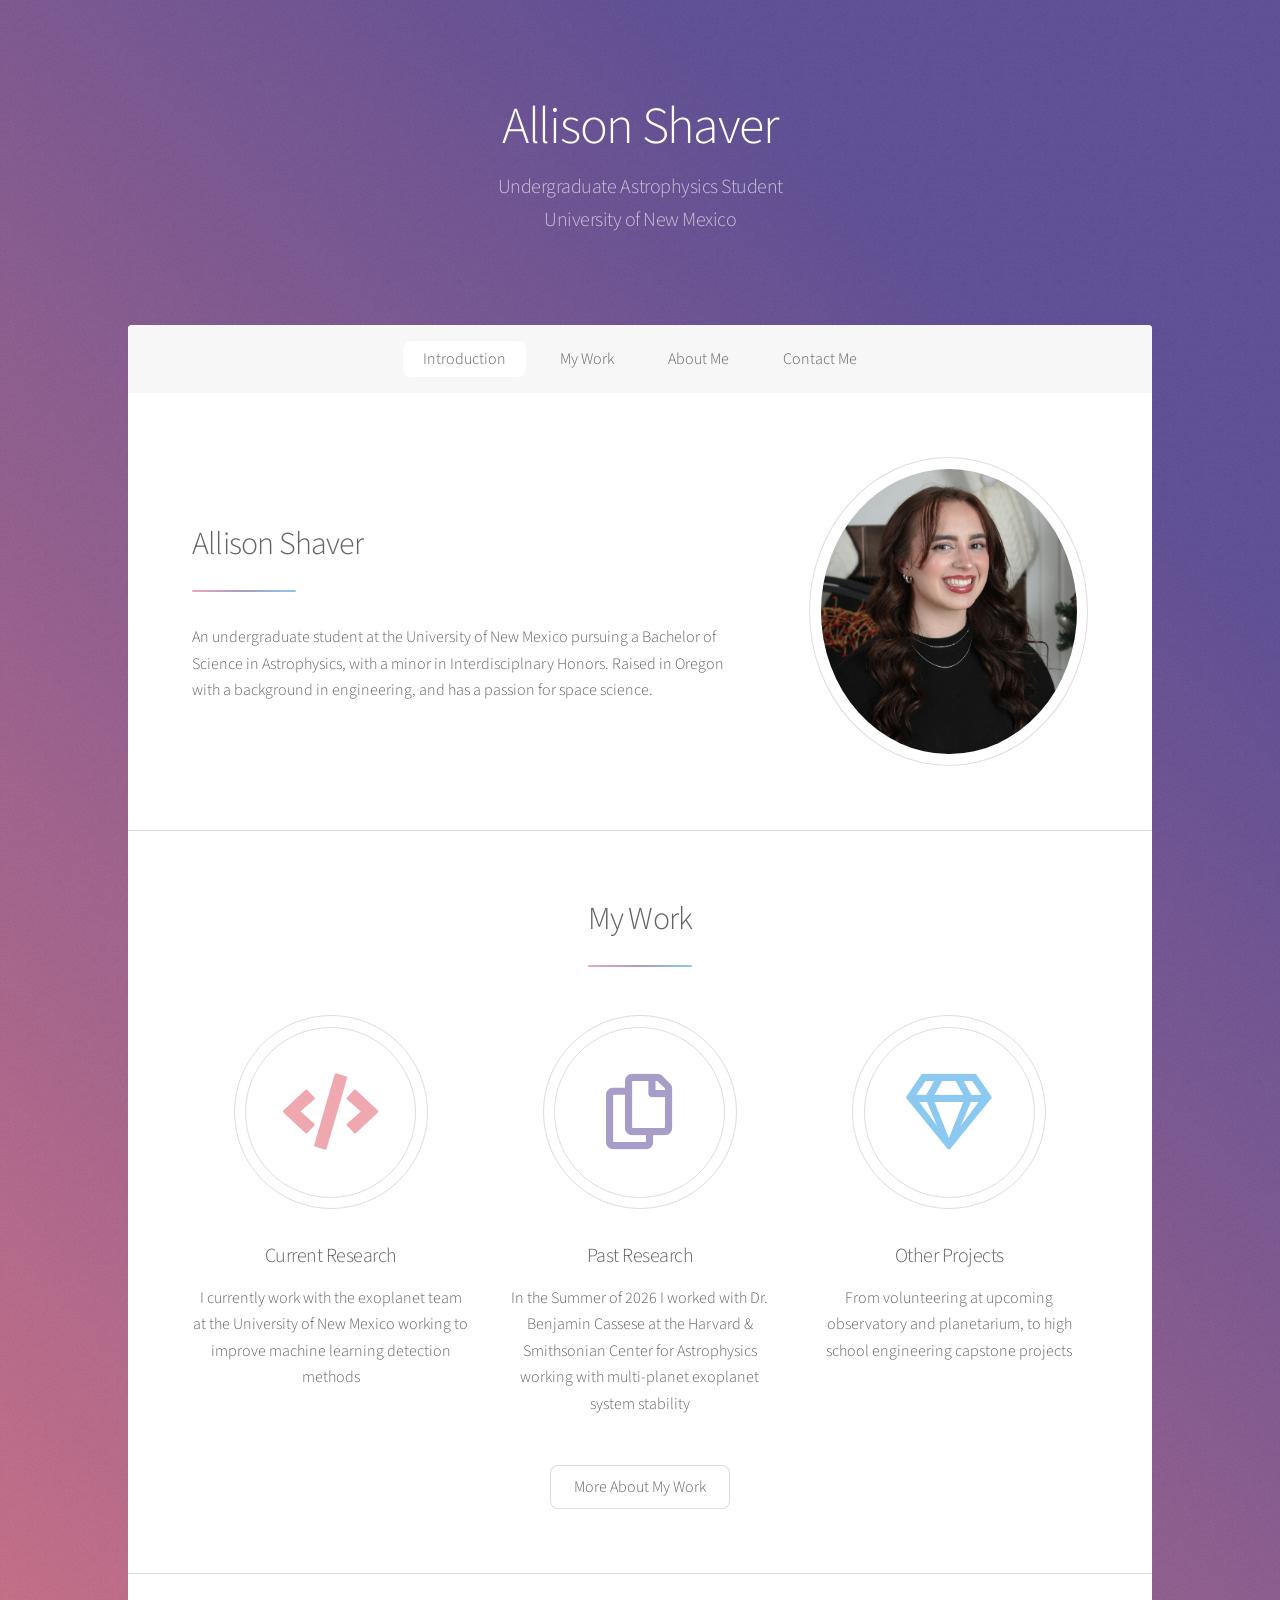
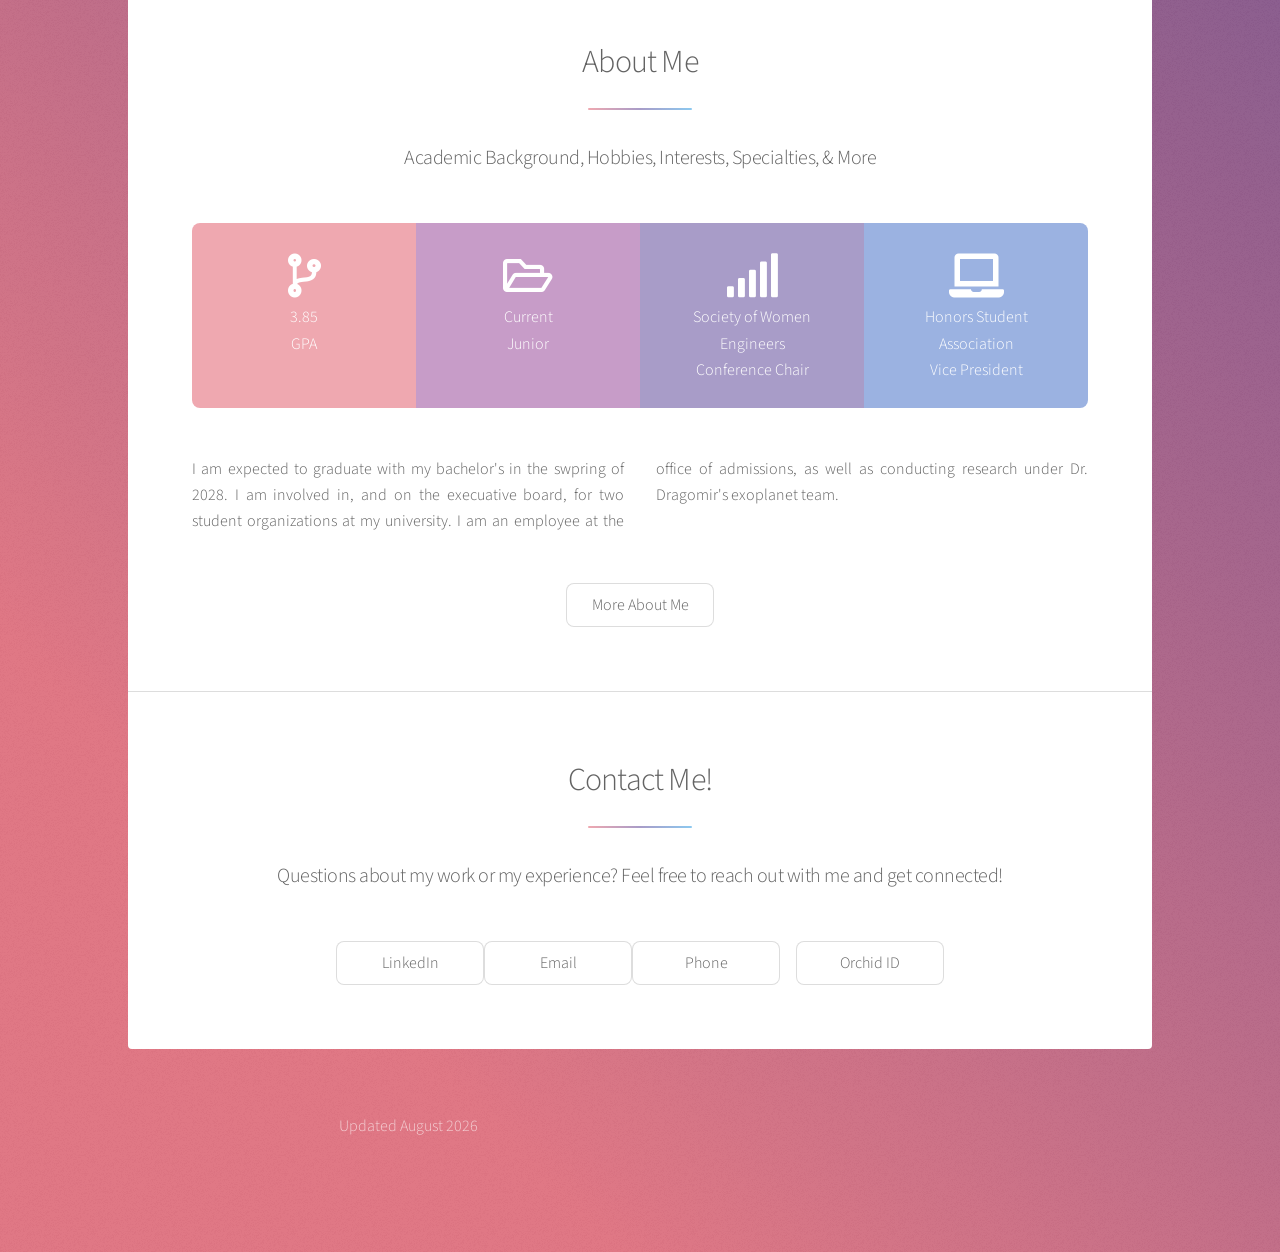
==== commit 5689b61d: "Revise personal information and research details Updated academic details, including GPA and researc" ====
--- a/index.html
+++ b/index.html
@@ -66,8 +66,8 @@
 									</li>
 									<li>
 										<span class="icon major style3 fa-copy"></span>
-										<h3>Future Plans</h3>
-										<p>In the Summer of 2026 I am expected to work at the Smithsonian & Harvard Center for Astrophysics, working with JWST data on exoplanets</p>
+										<h3>Past Research</h3>
+										<p>In the Summer of 2026 I worked with Dr. Benjamin Cassese at the Harvard & Smithsonian Center for Astrophysics working with multi-planet exoplanet system stability</p>
 									</li>
 									<li>
 										<span class="icon major style5 fa-gem"></span>
@@ -91,11 +91,11 @@
 								<ul class="statistics">
 									<li class="style1">
 										<span class="icon solid fa-code-branch"></span>
-										<br /> 3.95<br /> GPA
+										<br /> 3.85<br /> GPA
 									</li>
 									<li class="style2">
 										<span class="icon fa-folder-open"></span>
-										<br /> Current<br /> Sophomore
+										<br /> Current<br /> Junior
 									</li>
 									<li class="style3">
 										<span class="icon solid fa-signal"></span>
@@ -105,12 +105,12 @@
 										<span class="icon solid fa-laptop"></span>
 										<br /> Honors Student Association<br />Vice President
 									</li>
-									<li class="style5">
+									<!-- <li class="style5">
 										<span class="icon fa-gem"></span>
 										<br /> SLOPE Dance Team<br />Member
-									</li>
+									</li> -->
 								</ul>
-								<p class="content">  I am expected to graduate with my bachelor's in the swpring of 2028. I am a part of three organizations at my university, and on the execuative board for two of them. I am an employee at the office of admissions, 
+								<p class="content">  I am expected to graduate with my bachelor's in the swpring of 2028. I am involved in, and on the execuative board, for two student organizations at my university. I am an employee at the office of admissions, 
 									as well as conducting research under Dr. Dragomir's exoplanet team. </p>
 								<footer class="major">
 									<ul class="actions special">
@@ -140,7 +140,7 @@
 				<!-- Footer -->
 					<footer id="footer">
 						
-						<p>Updated March 2026 </p>
+						<p>Updated August 2026 </p>
 					</footer>
 
 			</div>
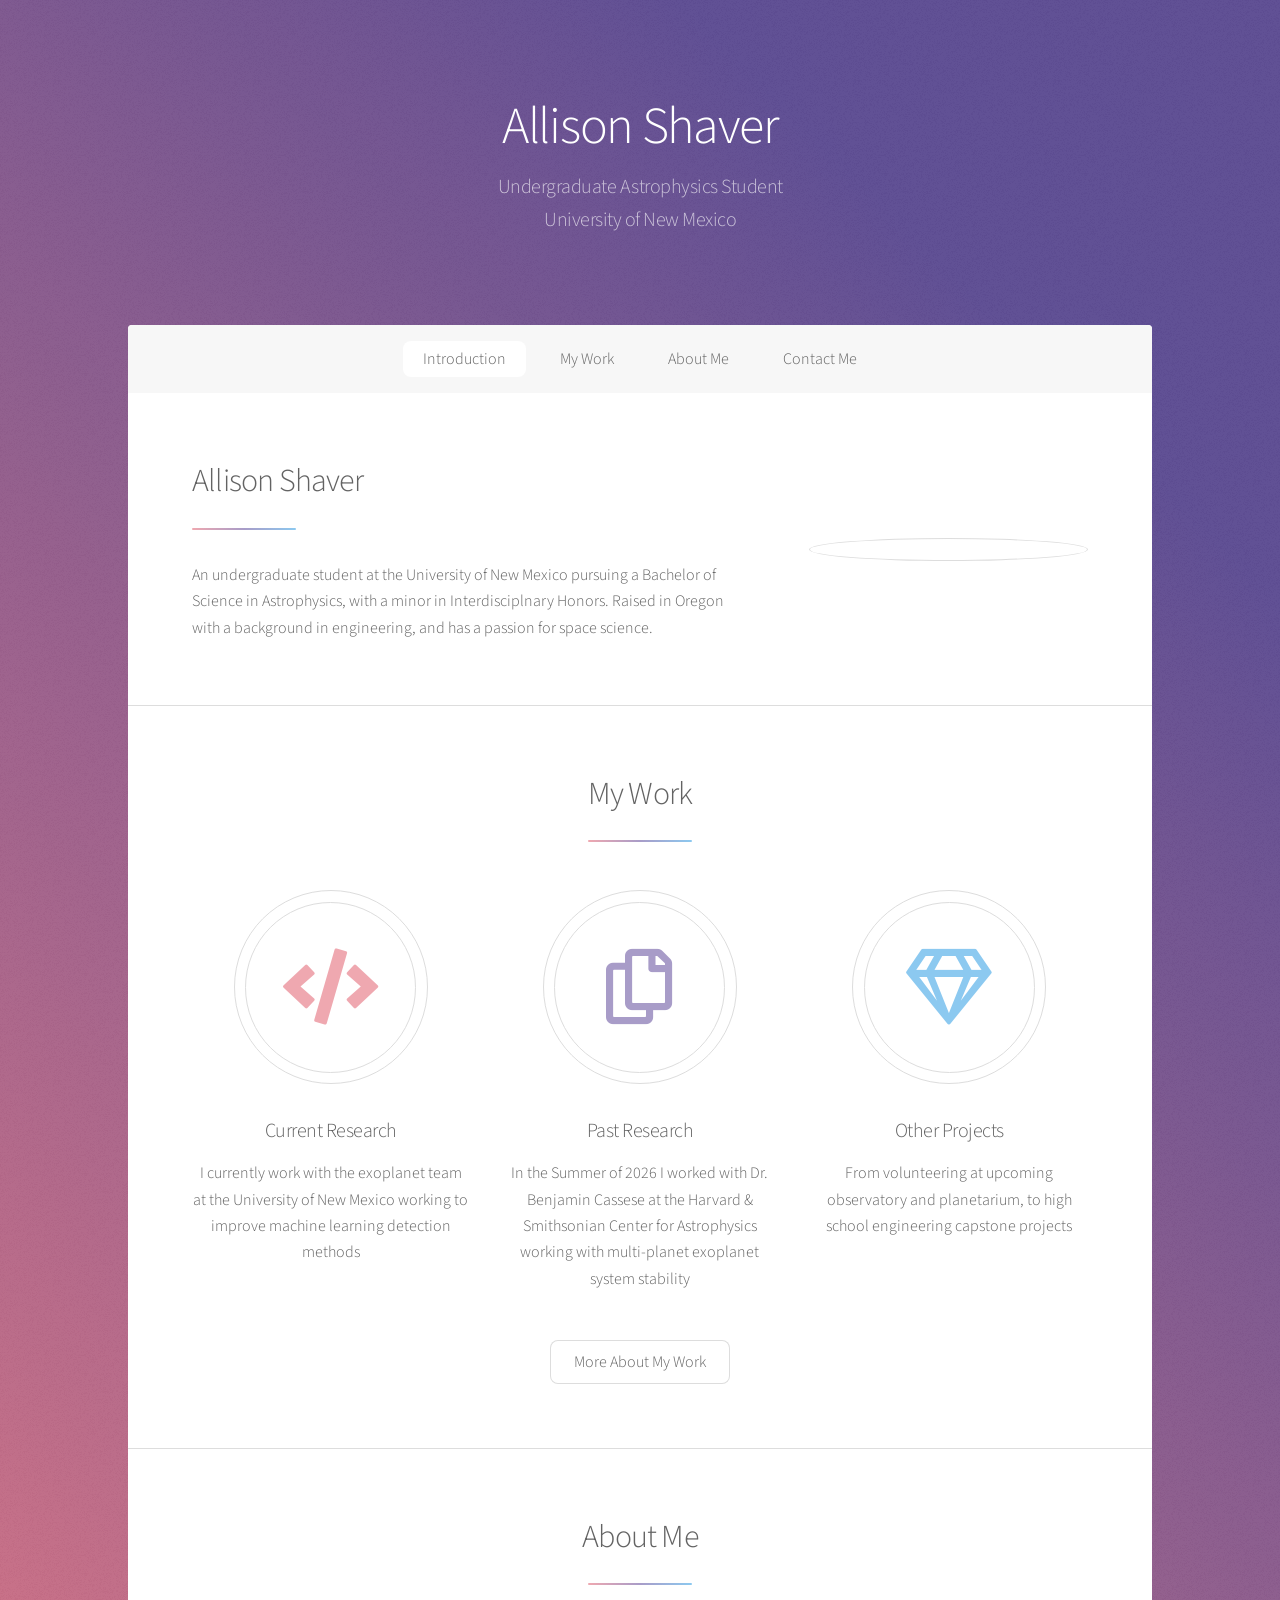
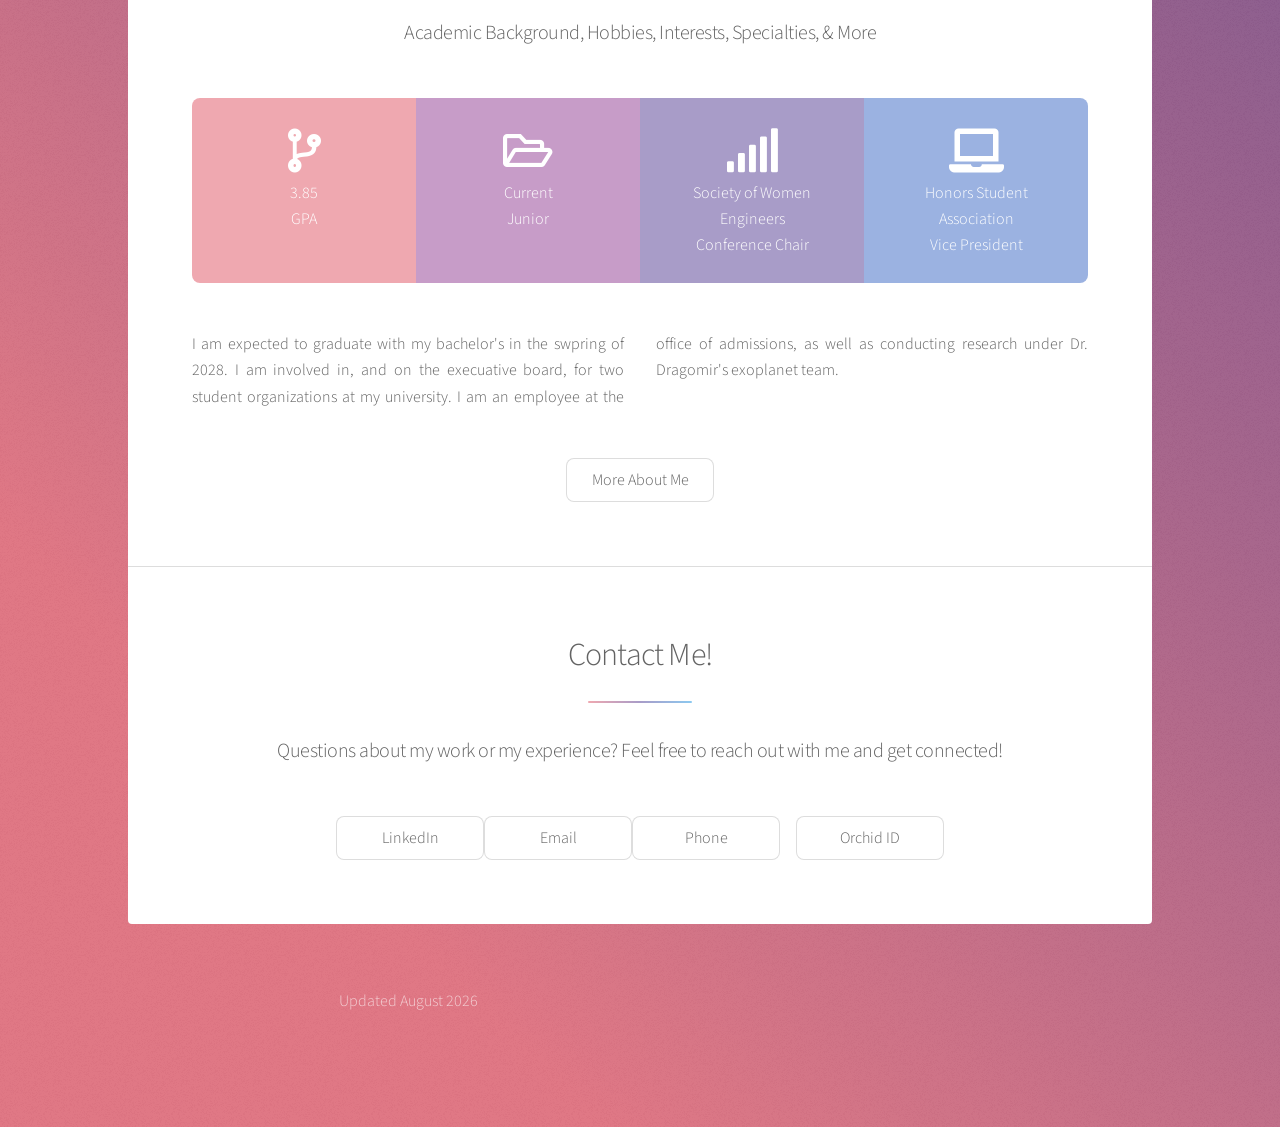
==== commit 04436db0: "Refactor index.html structure and content" ====
--- a/index.html
+++ b/index.html
@@ -49,7 +49,7 @@
 											Interdisciplnary Honors. Raised in Oregon with a background in engineering, and has a passion for space science. 
 										</p>
 									</div>
-									<span class="image"><img src="images/IMG_6731.JPG" alt="" /></span>
+									<span class="image"><img src="images/AllisonShaverID.JPG" alt="" /></span>
 								</div>
 							</section>
 
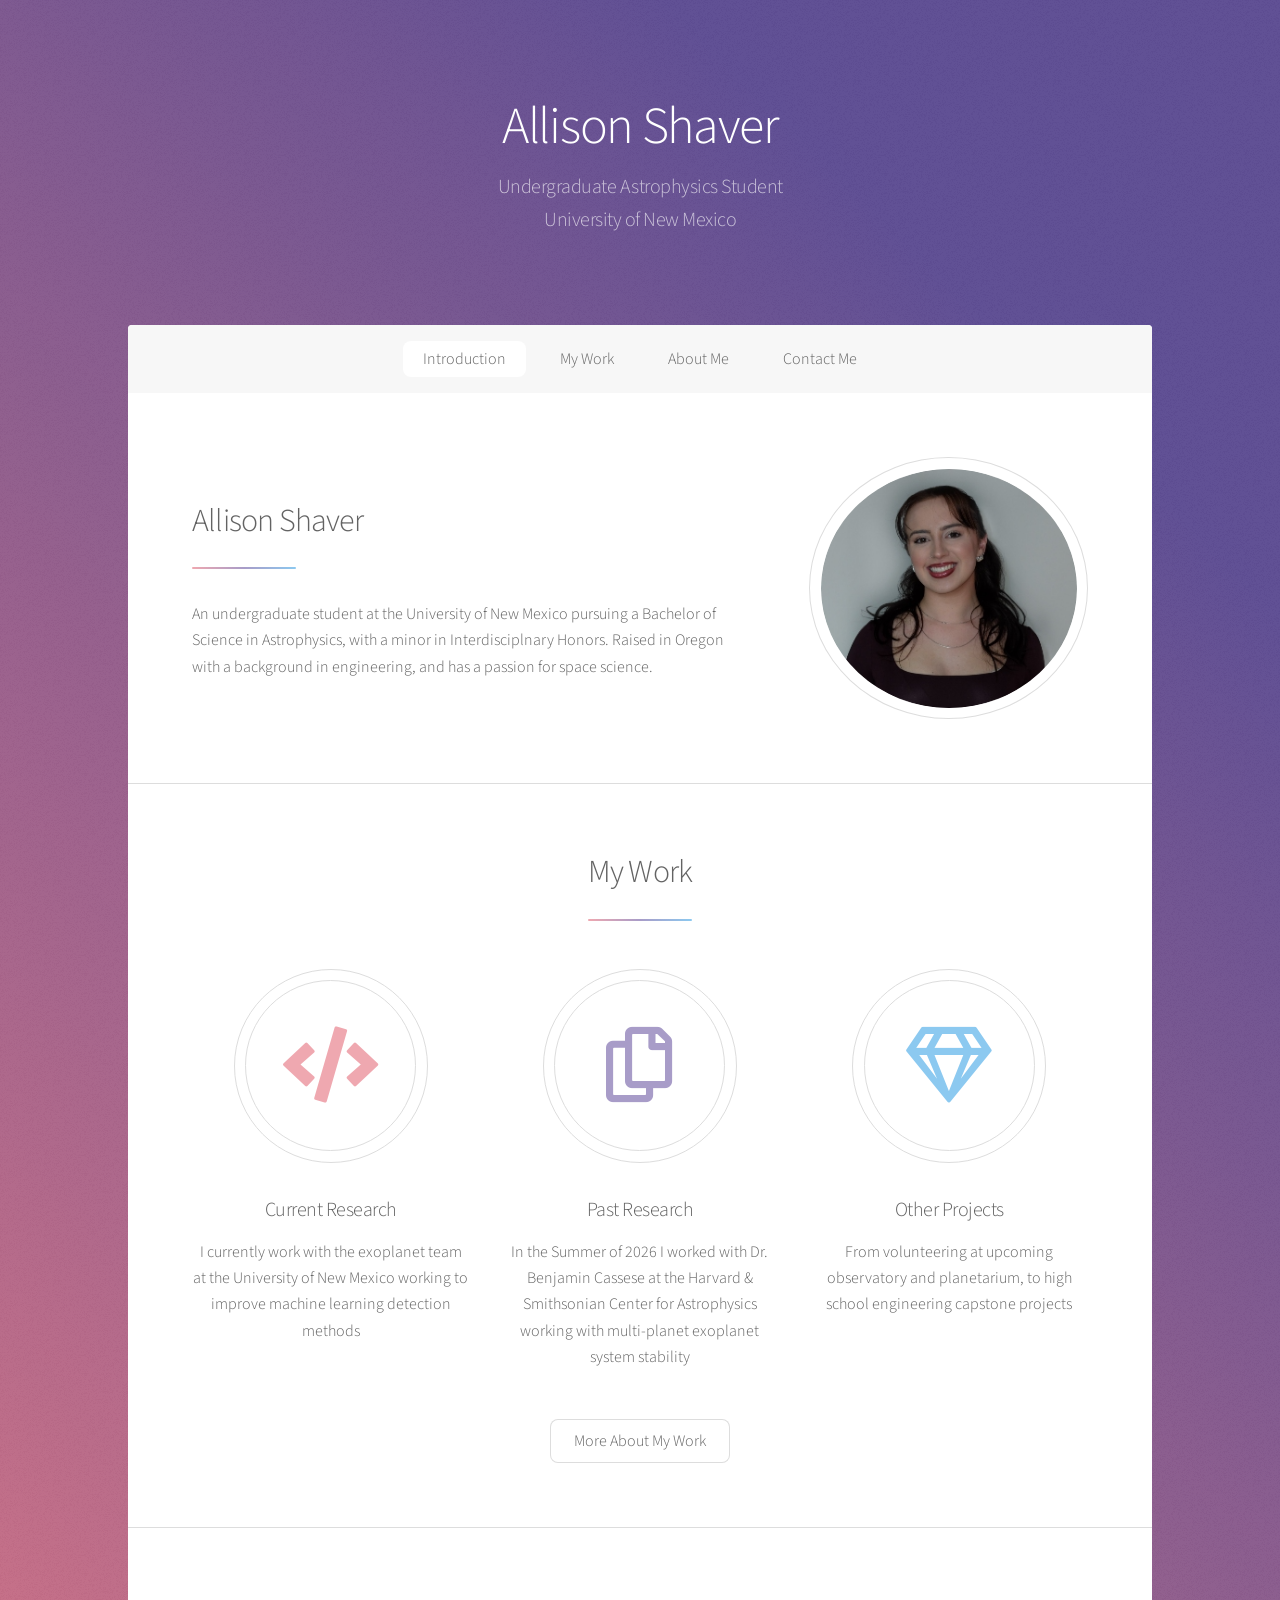
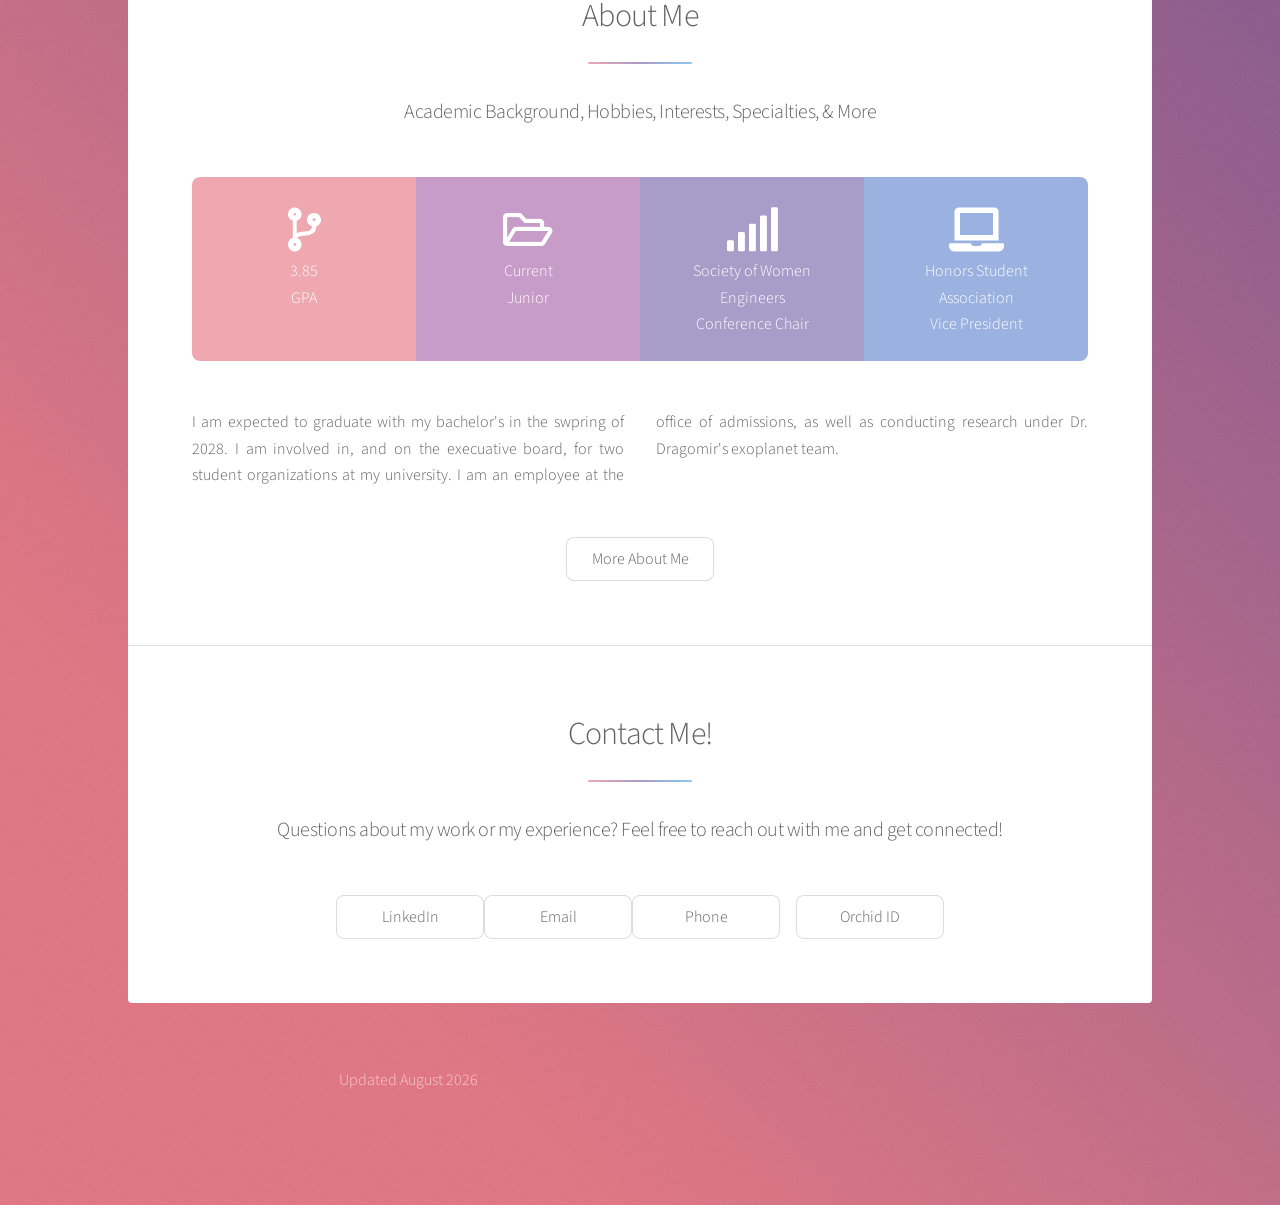
==== commit 8cb7a81e: "istg" ====
--- a/index.html
+++ b/index.html
@@ -49,7 +49,7 @@
 											Interdisciplnary Honors. Raised in Oregon with a background in engineering, and has a passion for space science. 
 										</p>
 									</div>
-									<span class="image"><img src="images/AllisonShaverID.JPG" alt="" /></span>
+									<span class="image"><img src="images/AllisonShaverID.png" alt="" /></span>
 								</div>
 							</section>
 
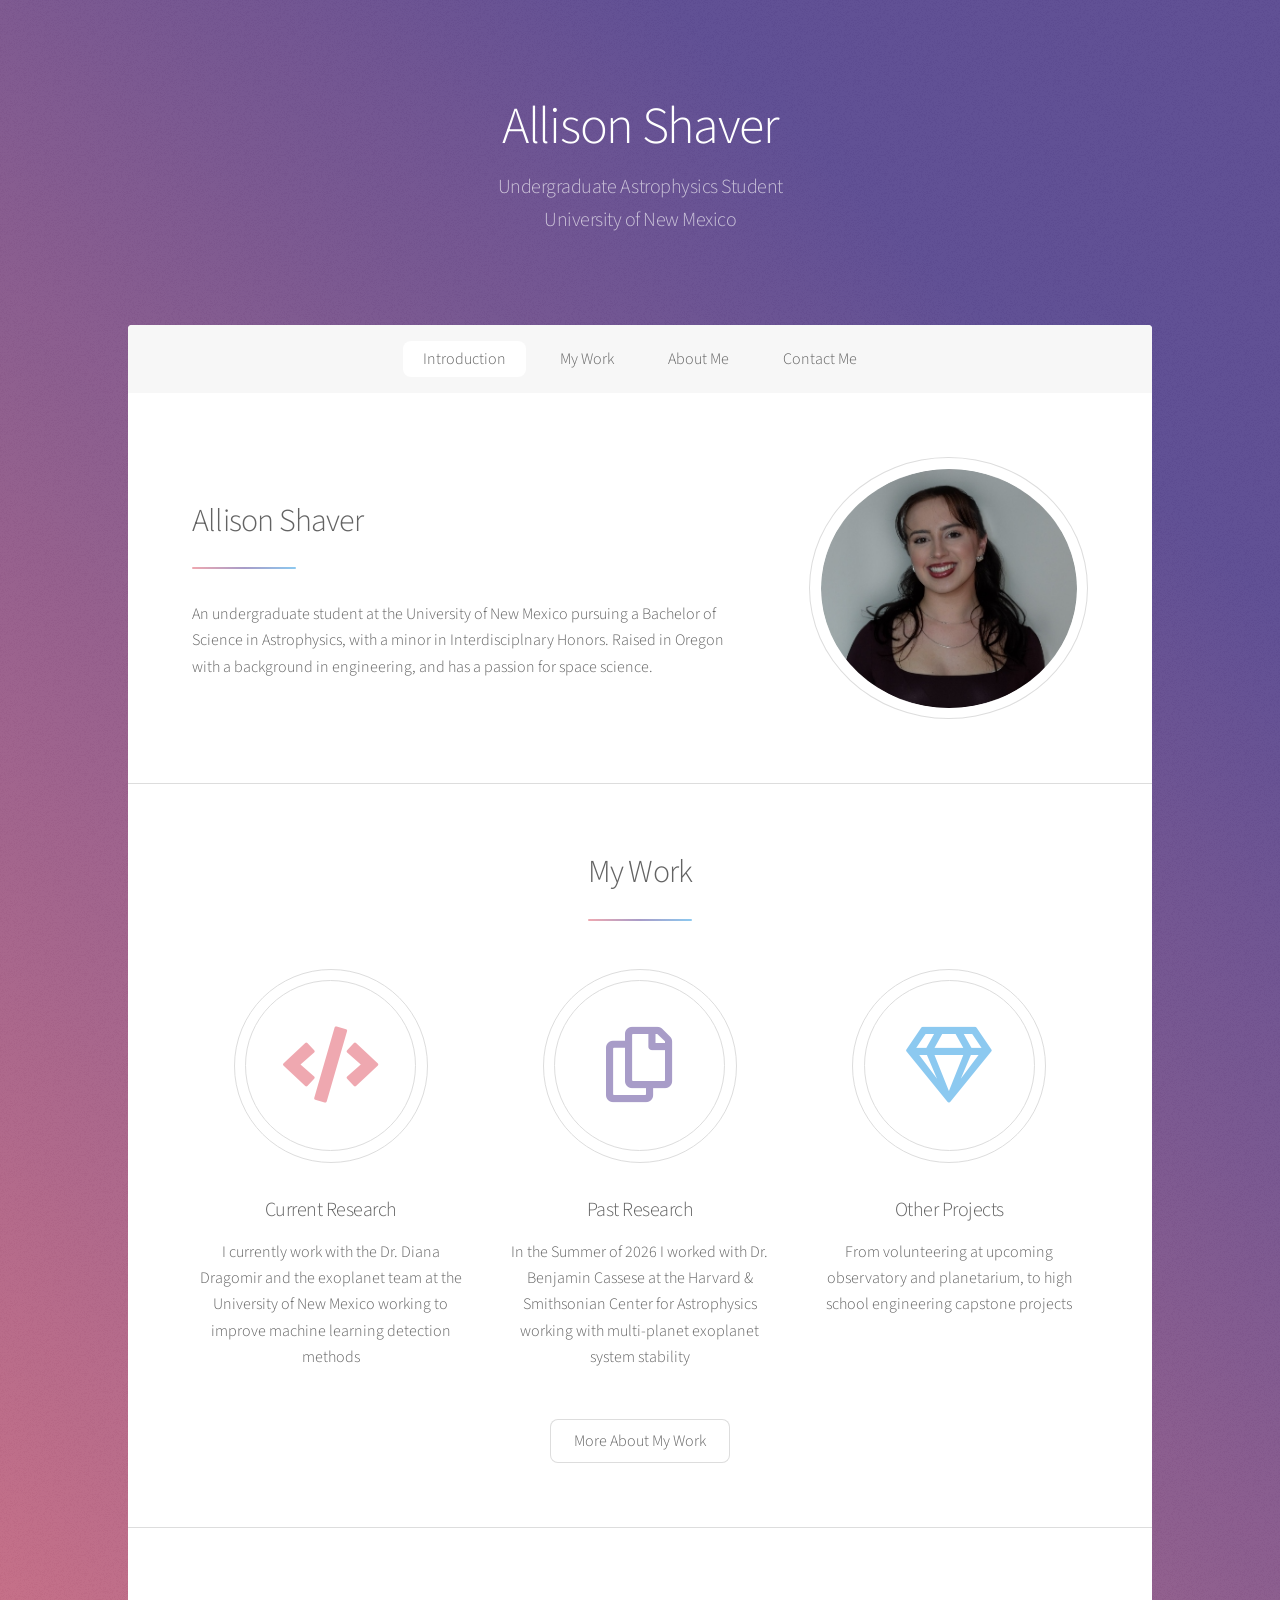
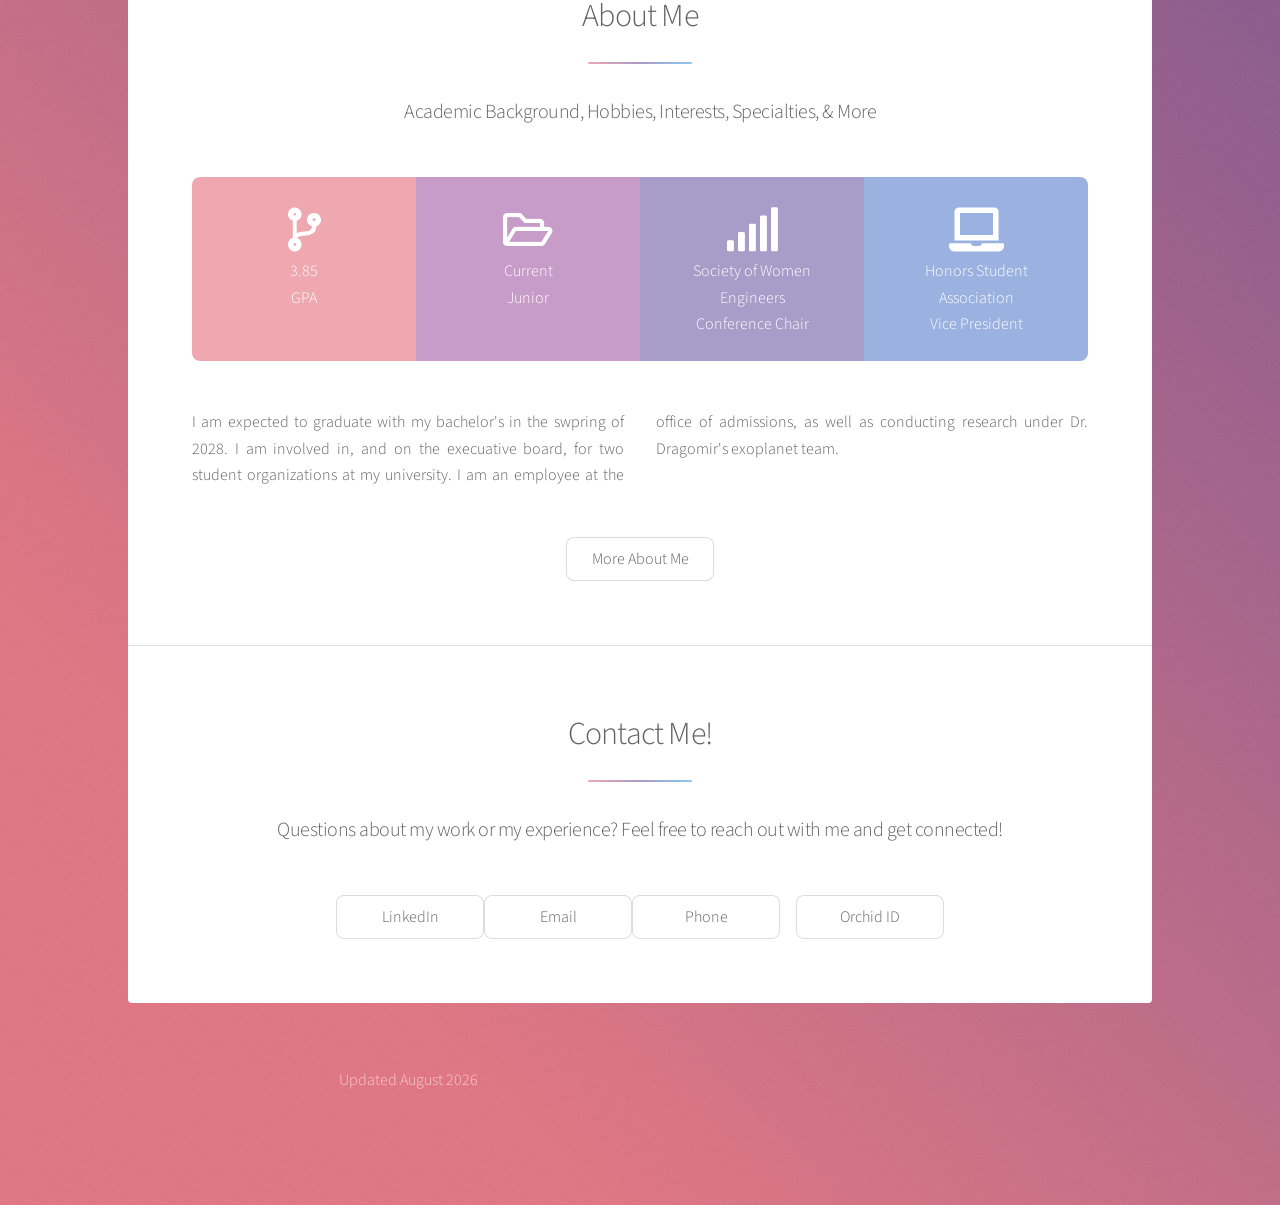
==== commit fe48d7e3: "bro" ====
--- a/index.html
+++ b/index.html
@@ -62,7 +62,7 @@
 									<li>
 										<span class="icon solid major style1 fa-code"></span>
 										<h3>Current Research</h3>
-										<p>I currently work with the exoplanet team at the University of New Mexico working to improve machine learning detection methods</p>
+										<p>I currently work with the Dr. Diana Dragomir and the exoplanet team at the University of New Mexico working to improve machine learning detection methods</p>
 									</li>
 									<li>
 										<span class="icon major style3 fa-copy"></span>
@@ -77,7 +77,7 @@
 								</ul>
 								<footer class="major">
 									<ul class="actions special">
-										<li><a href="generic.html" class="button">More About My Work</a></li>
+										<li><a href="mywork.html" class="button">More About My Work</a></li>
 									</ul>
 								</footer>
 							</section>
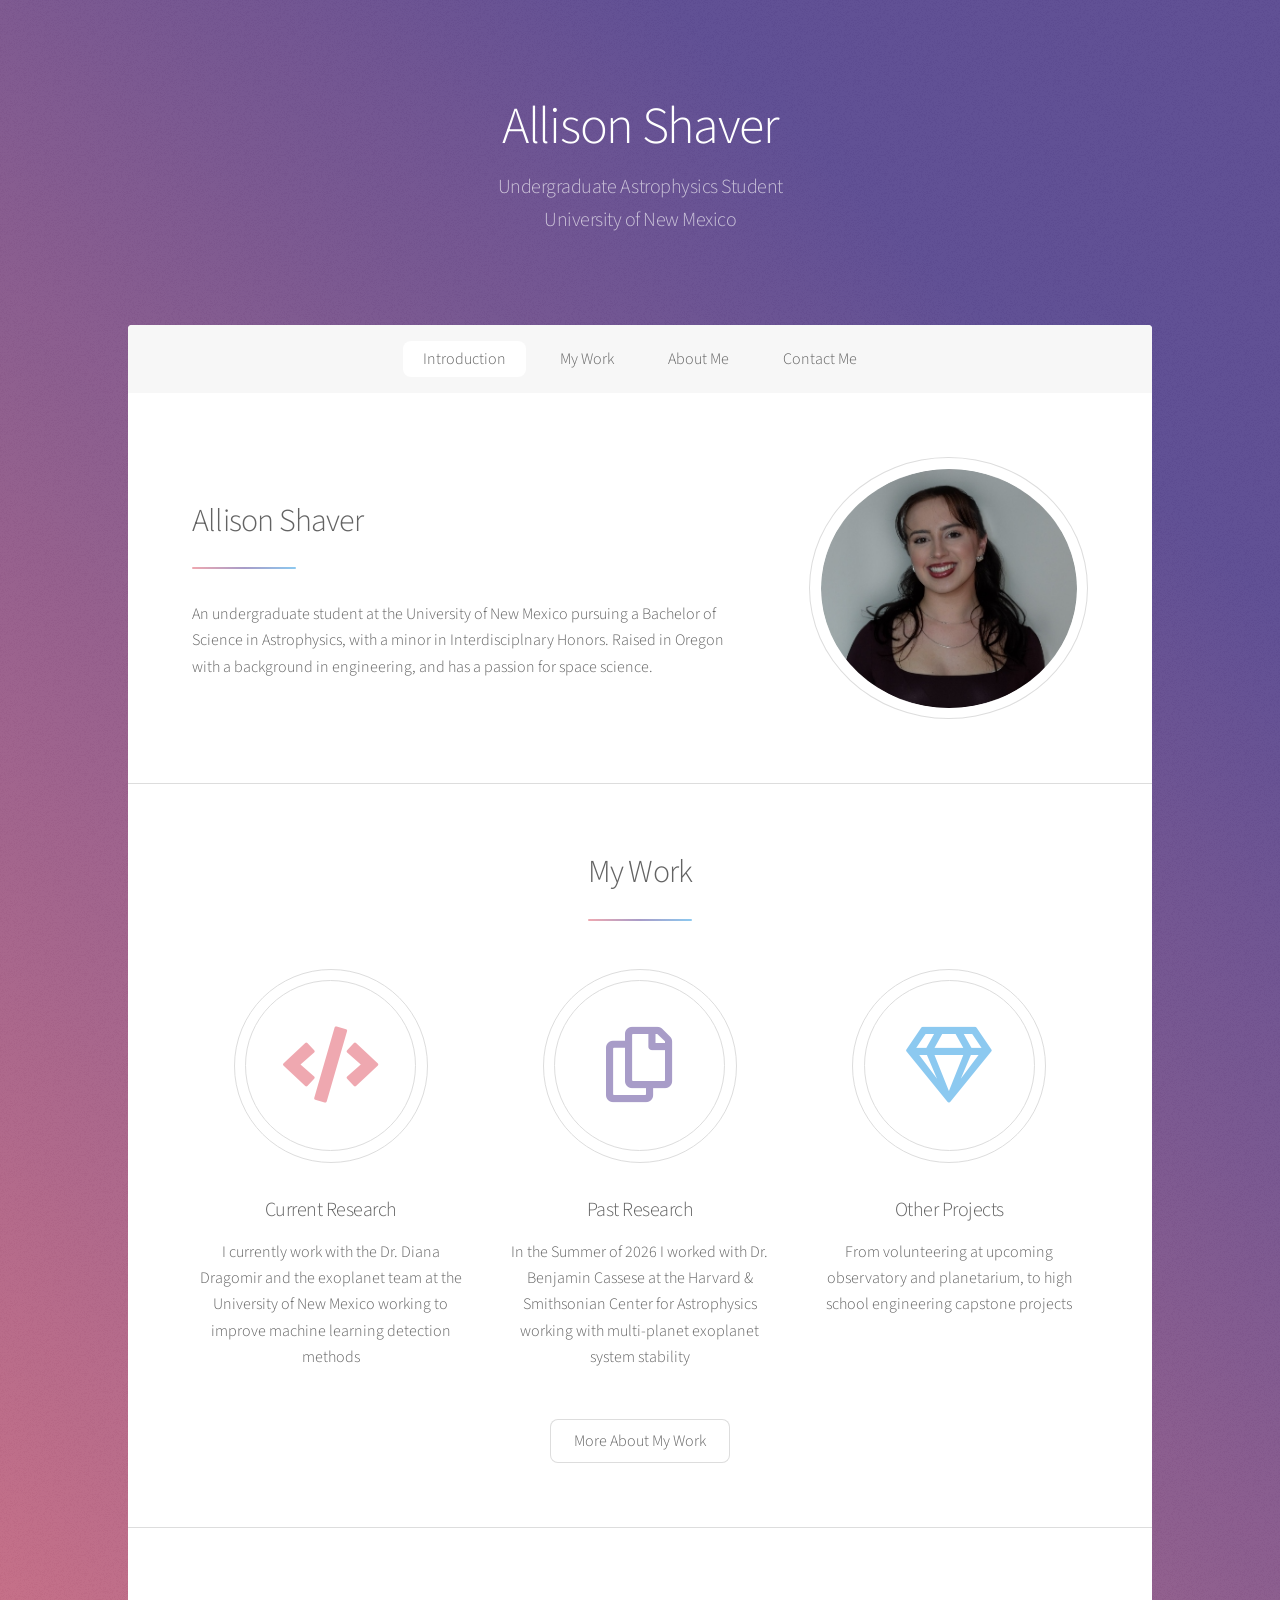
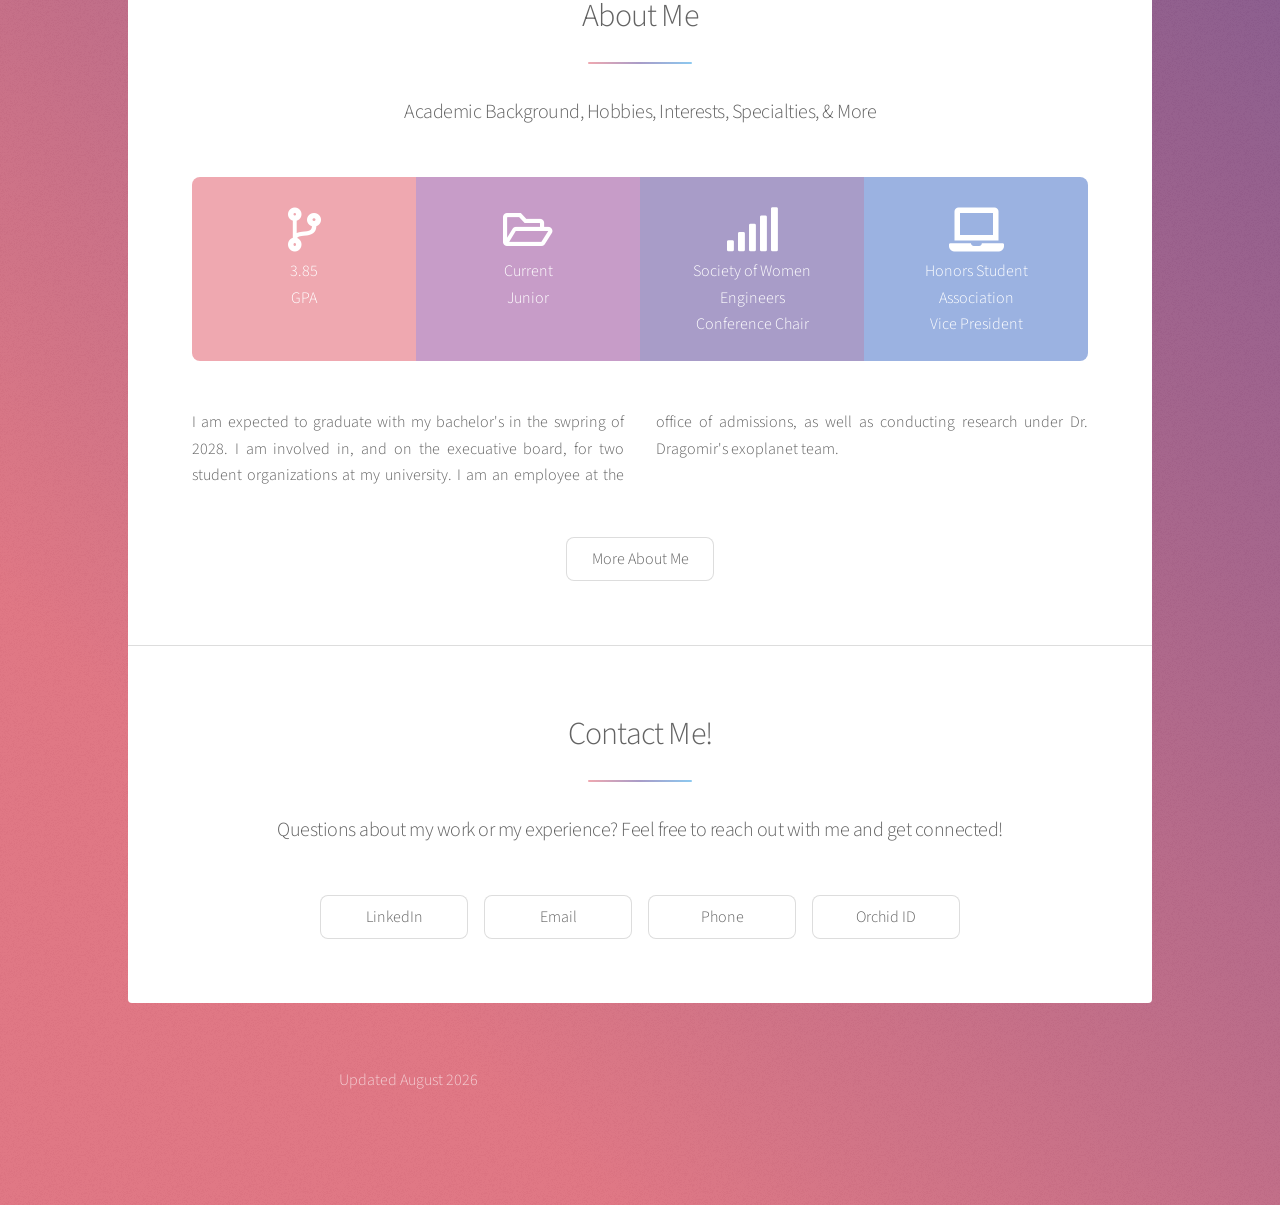
==== commit 9ddefb51: "index" ====
--- a/index.html
+++ b/index.html
@@ -128,8 +128,8 @@
 								<footer class="major">
 									<ul class="actions special">
 										<li><a href="https://www.linkedin.com/in/allisonrshaver/" class="button">LinkedIn</a></li>
-										<a  href="mailto:allisonrshaver@gmail.com" class="button">Email</a>
-										<a href="phone:+15034357696" class="button">Phone</a>
+										<li><a  href="mailto:allisonrshaver@gmail.com" class="button">Email</a></li>
+										<li><a href="phone:+15034357696" class="button">Phone</a></li>
 										<li><a href="https://orcid.org/0009-0009-0973-2383" class="button">Orchid ID</a></li>
 									</ul>
 								</footer>
@@ -139,7 +139,6 @@
 
 				<!-- Footer -->
 					<footer id="footer">
-						
 						<p>Updated August 2026 </p>
 					</footer>
 
--- a/assets/css/main.css
+++ b/assets/css/main.css
@@ -3810,6 +3810,7 @@
 	    display: flex;
 	    flex-direction: column;
 	    align-items: center;
+		width: 100%;
 	}
 	
 	#footer .actions {
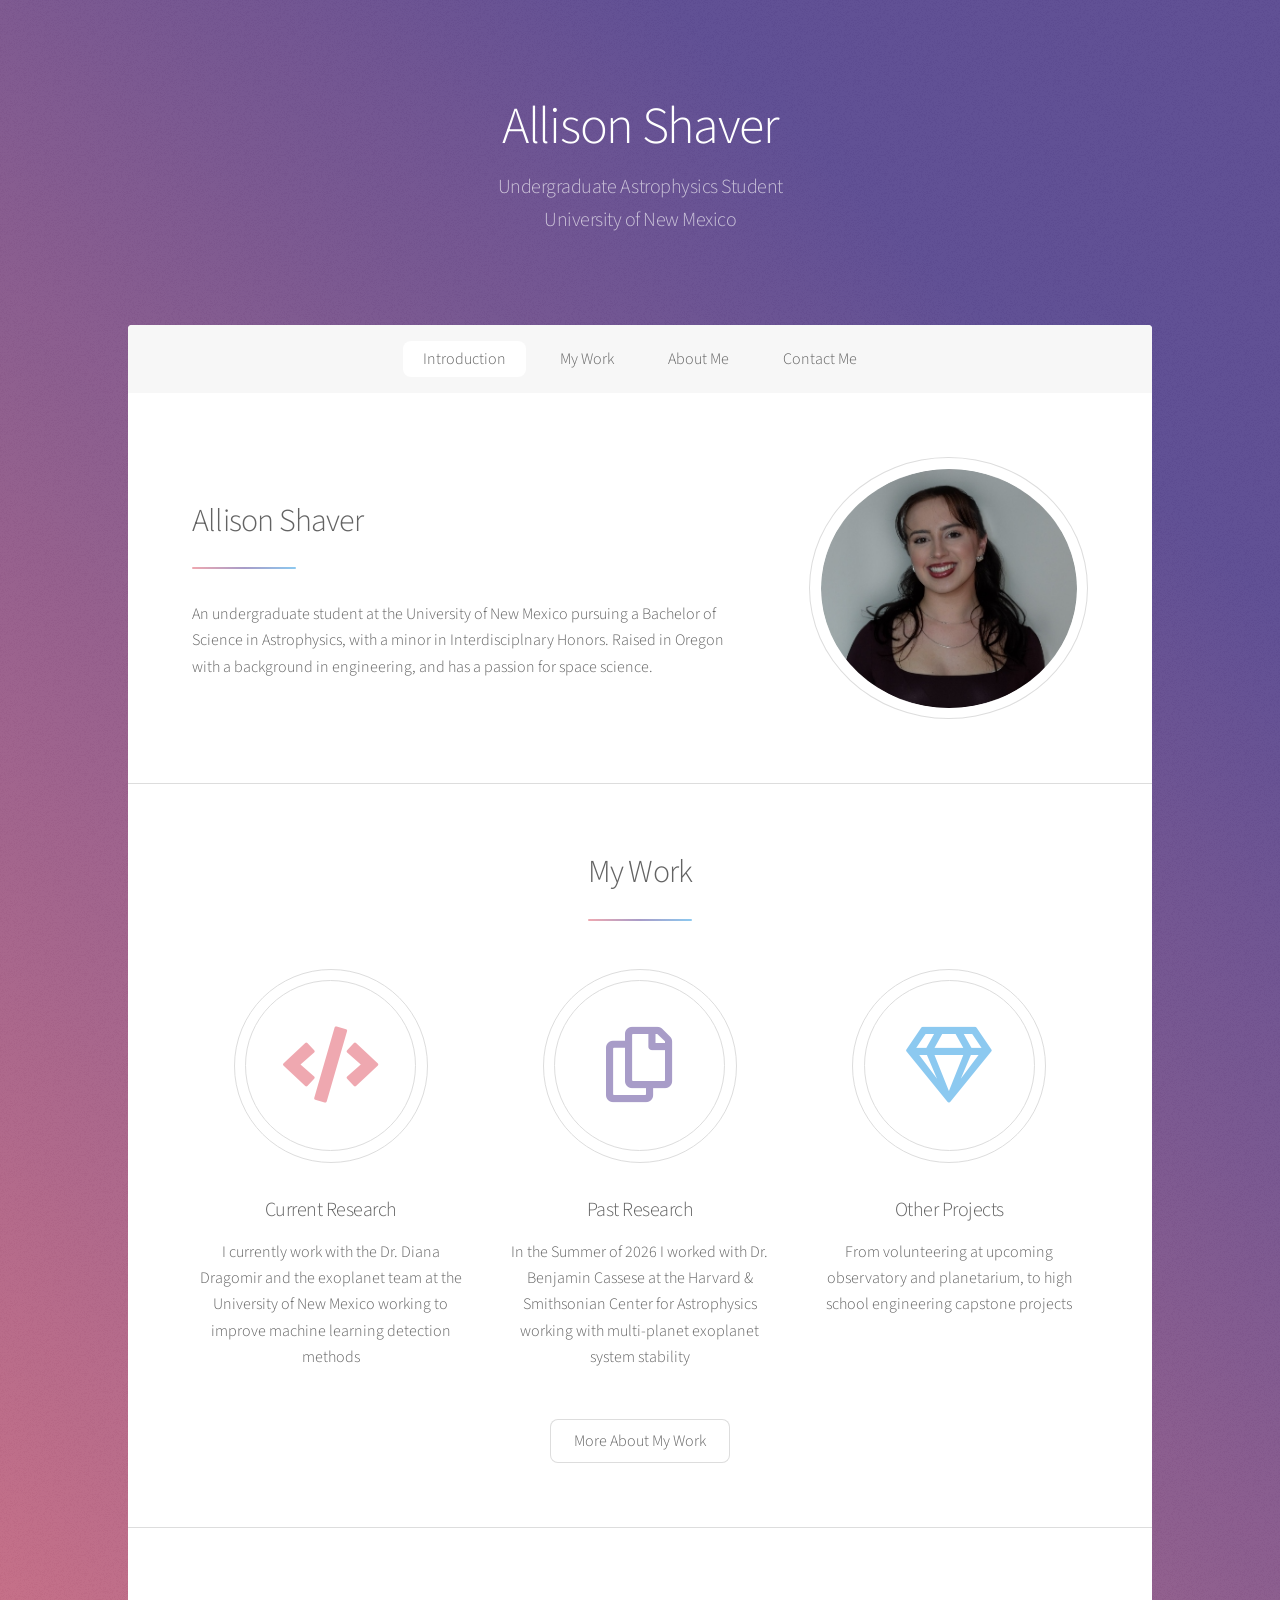
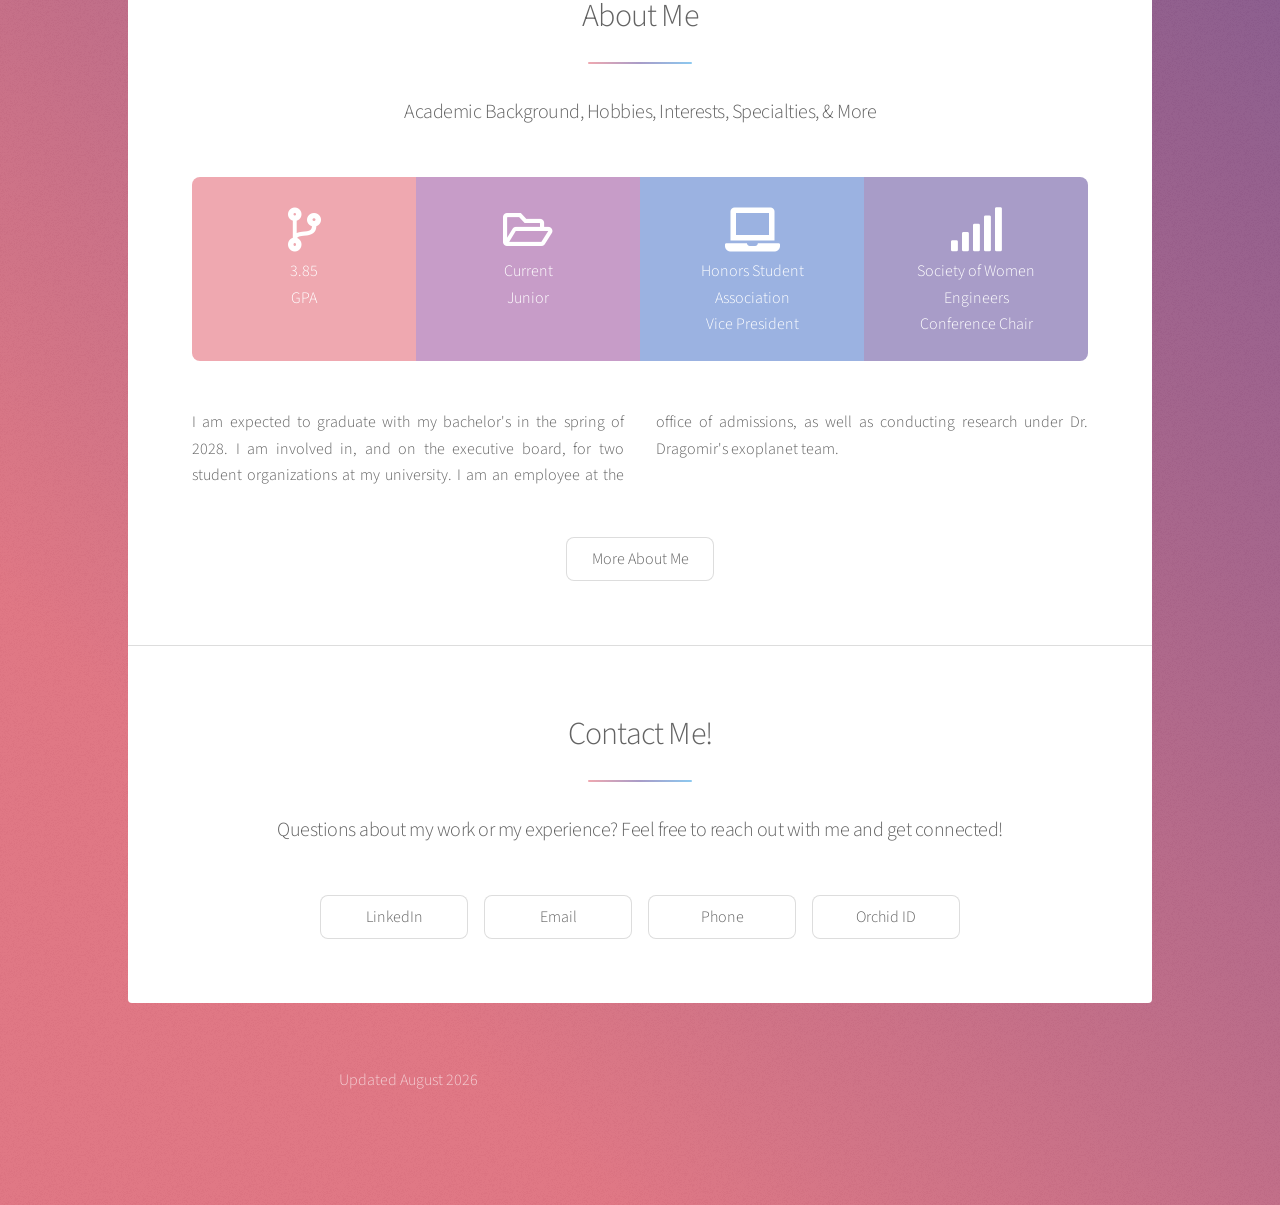
==== commit 60206161: "typos" ====
--- a/index.html
+++ b/index.html
@@ -97,21 +97,20 @@
 										<span class="icon fa-folder-open"></span>
 										<br /> Current<br /> Junior
 									</li>
+									<li class="style4">
+										<span class="icon solid fa-laptop"></span>
+										<br /> Honors Student Association<br />Vice President
+									</li>
 									<li class="style3">
 										<span class="icon solid fa-signal"></span>
 										<br /> Society of Women Engineers<br /> Conference Chair
-									</li>
-									<li class="style4">
-										<span class="icon solid fa-laptop"></span>
-										<br /> Honors Student Association<br />Vice President
 									</li>
 									<!-- <li class="style5">
 										<span class="icon fa-gem"></span>
 										<br /> SLOPE Dance Team<br />Member
 									</li> -->
 								</ul>
-								<p class="content">  I am expected to graduate with my bachelor's in the swpring of 2028. I am involved in, and on the execuative board, for two student organizations at my university. I am an employee at the office of admissions, 
-									as well as conducting research under Dr. Dragomir's exoplanet team. </p>
+								<p class="content">  I am expected to graduate with my bachelor's in the spring of 2028. I am involved in, and on the executive board, for two student organizations at my university. I am an employee at the office of admissions, as well as conducting research under Dr. Dragomir's exoplanet team. </p>
 								<footer class="major">
 									<ul class="actions special">
 										<li><a href="AbtMe.html" class="button">More About Me</a></li>
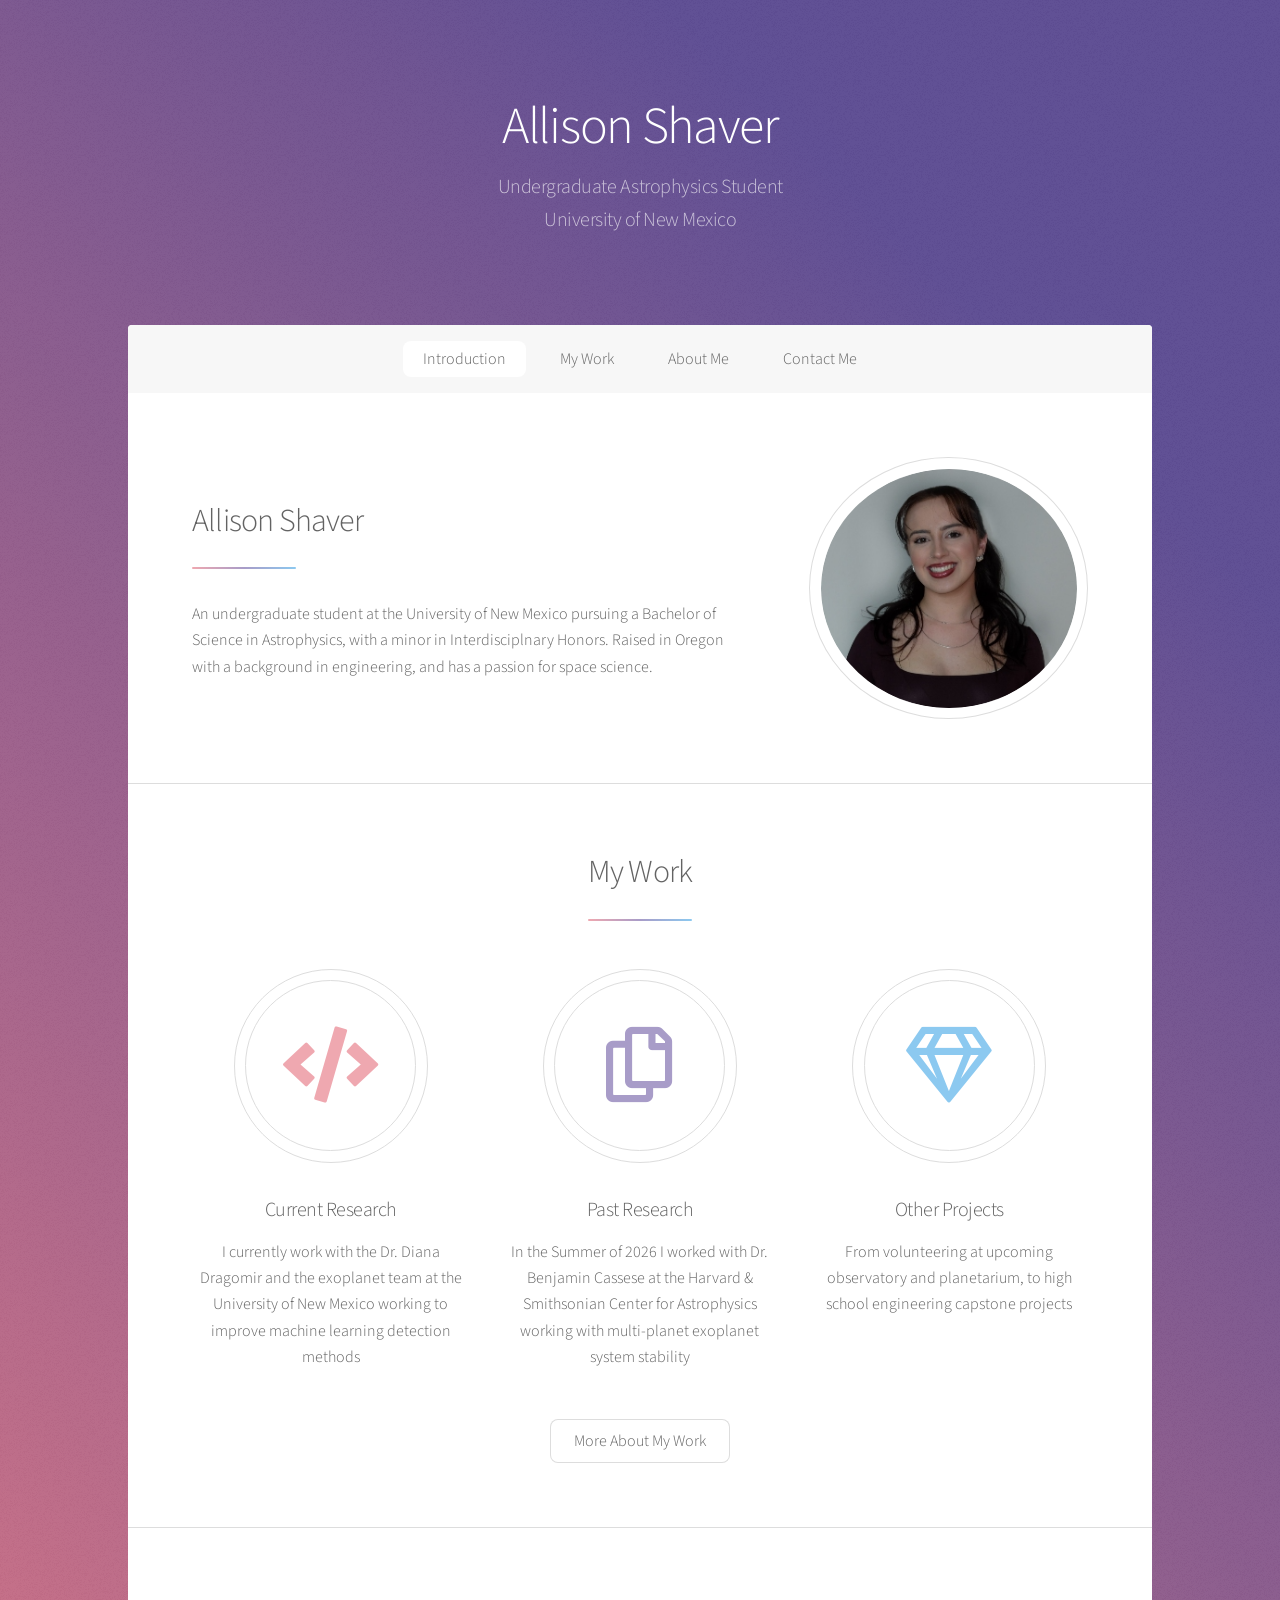
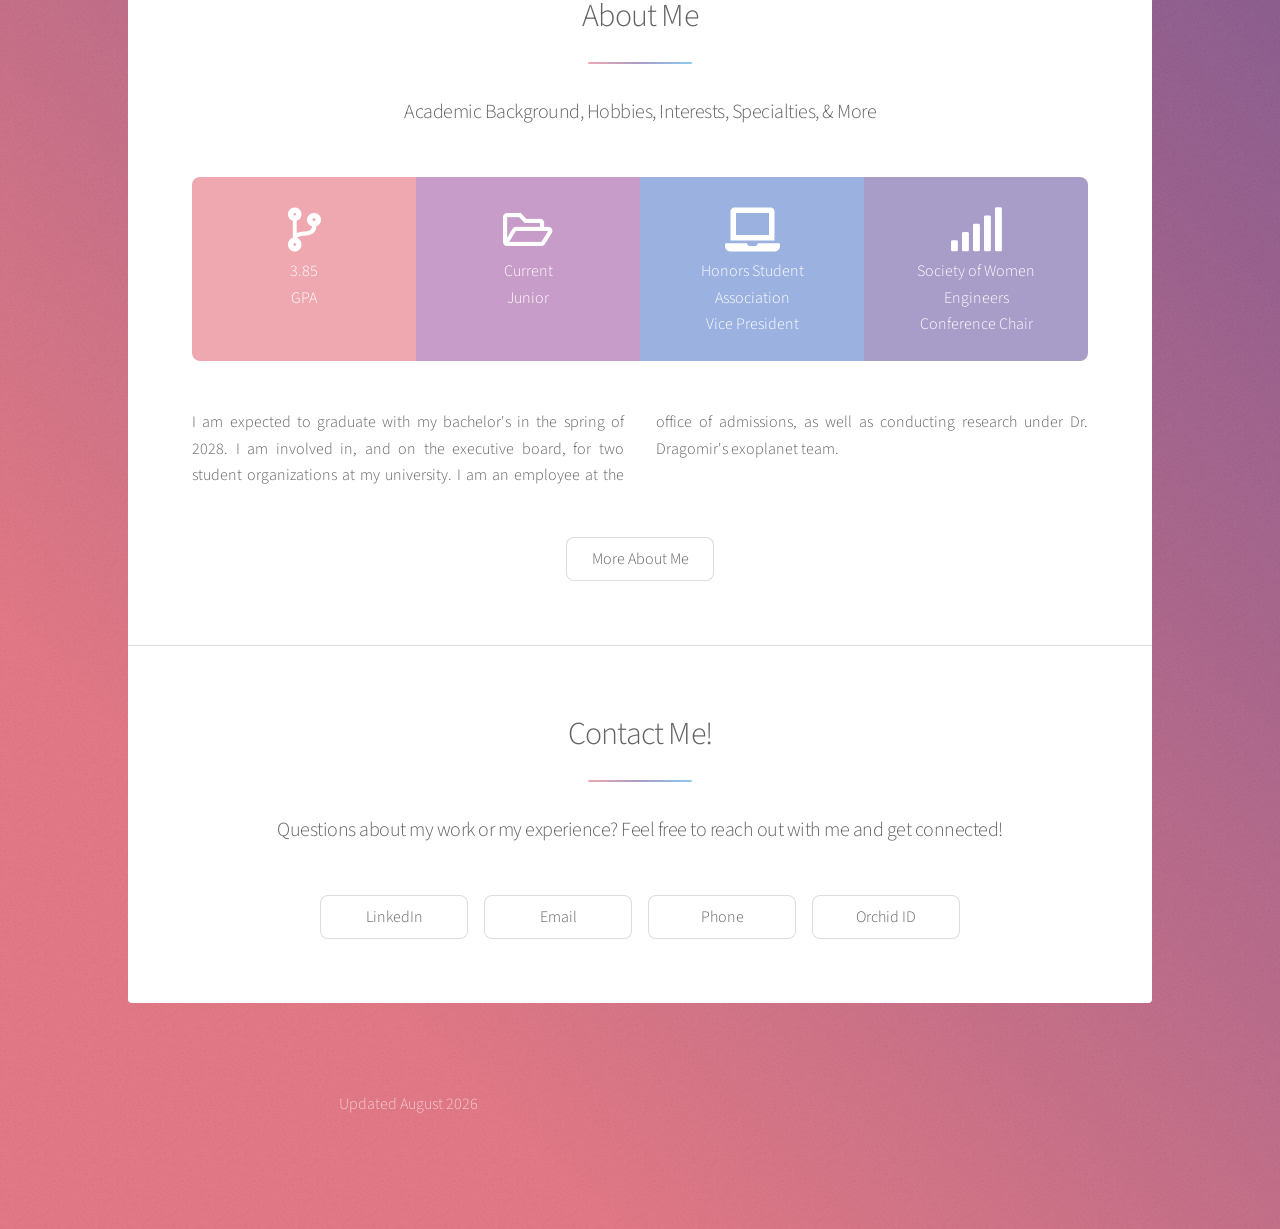
==== commit fb3c6ecf: "work" ====
--- a/index.html
+++ b/index.html
@@ -138,7 +138,7 @@
 
 				<!-- Footer -->
 					<footer id="footer">
-						<p>Updated August 2026 </p>
+						<p class="update">Updated August 2026</p>
 					</footer>
 
 			</div>
